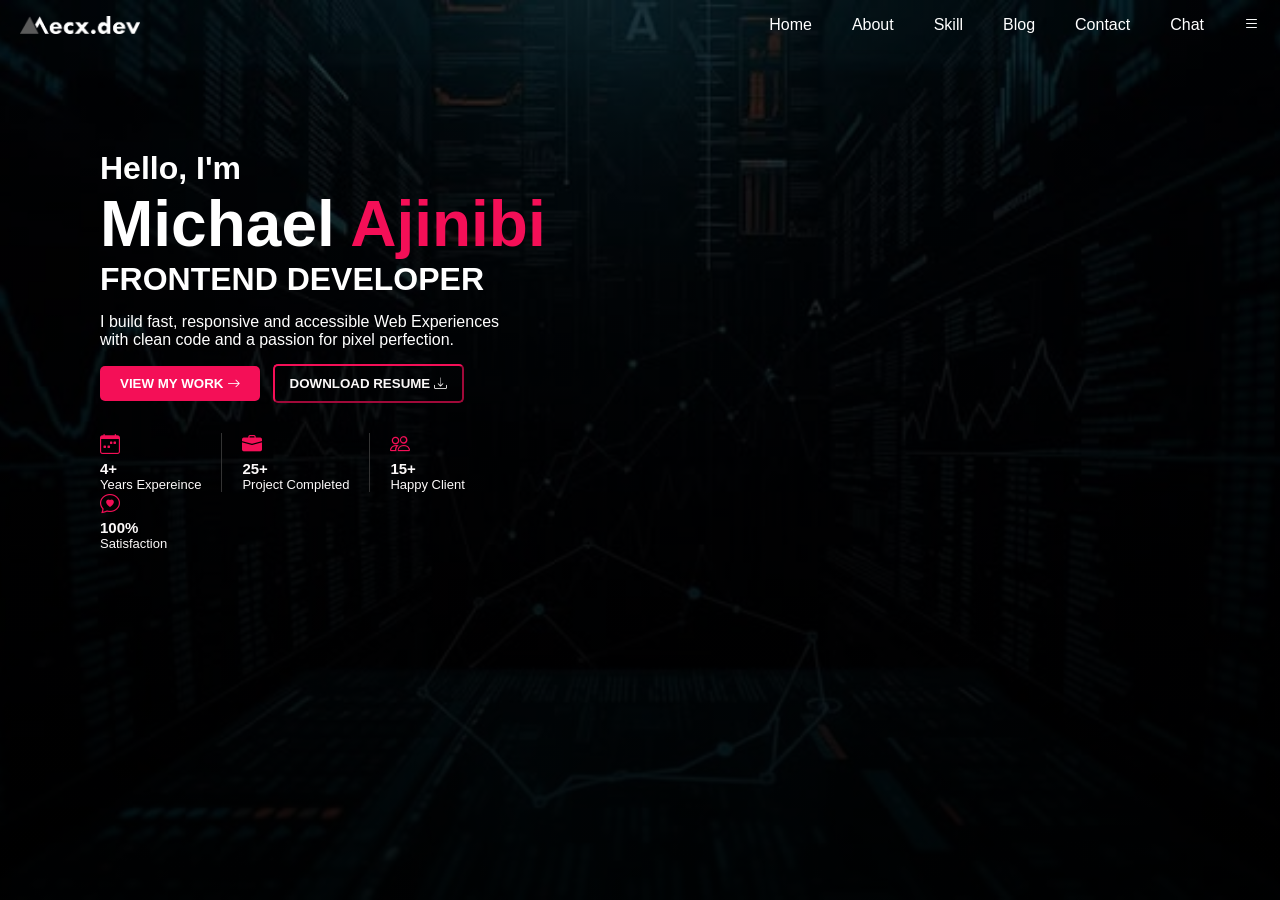
==== index.html @ 72816734 "initial entry" ====
<!DOCTYPE html>
<html lang="en">

<head>
    <meta charset="UTF-8">
    <meta name="viewport" content="width=device-width, initial-scale=1.0">
    <title>Mecx Portfolio</title>

    <!-- ////BOOTSTRAP ICON LINK///// -->
    <link rel="stylesheet" href="https://cdn.jsdelivr.net/npm/bootstrap-icons@1.13.1/font/bootstrap-icons.min.css">

    <!-- ////CSS LINK///// -->
    <link rel="stylesheet" href="style.css">
</head>

<body>

    <!-- /////NAVIGATION BAR SECTION/////// -->

    <nav>
        <ul class="sidebar">
            <li onclick=hidesidebar()><a href="#"><i class="bi bi-x-lg"></i></a></li>
            <li><a href="#"><i class="bi bi-house-door"></i><span>Home</span></a></li>
            <li><a href="#"><i class="bi bi-file-person-fill"></i> <span>About</span></a></li>
            <li><a href="#"><i class="bi bi-lightbulb-fill"></i> <span>Skill</span></a></li>
            <li><a href="#"><i class="bi bi-substack"></i> <span>Blog</span></a></li>
            <li><a href="#"><i class="bi bi-person-lines-fill"></i> <span>Contact</span></a></li>
            <li><a href="#"><i class="bi bi-send"></i> <span>Chat</span></a></li>
        </ul>
        <ul>
            <li><a href="#"><img src="images/MECX LOGO.png" width="120rem" alt="logo image"></a></li>
            <li class="hideOnMobile"><a href="#">Home</a></li>
            <li class="hideOnMobile"><a href="#">About</a></li>
            <li class="hideOnMobile"><a href="#">Skill</a></li>
            <li class="hideOnMobile"><a href="#">Blog</a></li>
            <li class="hideOnMobile"><a href="#">Contact</a></li>
            <li class="hideOnMobile"><a href="#">Chat</i></a></li>
            <li onclick=showsidebar()><a href="#"><i class="bi bi-list"></i></a></li>
        </ul>
    </nav>

    <!-- /////HERO SEEC -->

    <section class="hero">
        <div class="hero-card1">
            <h2 class="main-text1">Hello, I'm</h2>
            <h2 class="main-text2">Michael <span class="ajinibi">Ajinibi</span></h2>
            <h2 class="main-text1">FRONTEND DEVELOPER</h2>
            <p class="small-text">I build fast, responsive and accessible Web Experiences <br>
                with clean code and a passion for pixel perfection.</p>
            <button class="btn"><span>VIEW MY WORK</span> <i class="bi bi-arrow-right"></i></button>
            <button class="btn-outline"> DOWNLOAD RESUME <i class="bi bi-download"></i></button>

            <div class="stats">
                <div class="stat">
                    <i class="bi bi-calendar-week"></i>
                    <strong>4+</strong>
                    <small>Years Expereince</small>
                </div>
                <div class="stat">
                    <i class="bi bi-briefcase-fill"></i>
                    <strong>25+</strong>
                    <small>Project Completed</small>
                </div>
                <div class="stat">
                    <i class="bi bi-people"></i>
                    <strong>15+</strong>
                    <small>Happy Client</small>
                </div>
            </div>
            <div class="stat">
                <i class="bi bi-chat-heart"></i>
                <strong>100%</strong>
                <small>Satisfaction</small>
            </div>
        </div>

        </div </section>


        <script>
            function showsidebar() {
                const sidebar = document.querySelector('.sidebar')
                sidebar.style.display = 'flex'
            }
            function hidesidebar() {
                const sidebar = document.querySelector('.sidebar')
                sidebar.style.display = 'none'
            }
        </script>
</body>

</html>
---- style.css ----
* {
    margin: 0;
    padding: 0;
}

body {
    min-height: 100vh;
    font-family: 'Segoe UI', Tahoma, Geneva, Verdana, sans-serif;
    background: linear-gradient( rgba(0,0,0,0.6),
    rgba(0,0,0,0.9)), url(images/bg.jpg);
    background-position: center;
    background-repeat: no-repeat;
    background-size: cover;
}

/* ////VARIABLE////// */

:root {

    /* BACKGROUND */
    --bg-primary: #6F0000;
    --bg-primary2: #F40F57;
    --bg-hover: #580303;
    --bg-secondary: #010708;
    --bg-black1: #071817;
    --bg-card: #071817;
    --bg-tertiary: #83adab;
    --bg-tertiary-hover: #7b4504;

    /* TYPOGRAPHY */
    --Main-text: #fcf9f9;
    --paragraph-text: #BAB9B7;
}

nav {
    
    box-shadow: 3px 3px 5px rgba(0, 0, 0, 0.1);

}

nav ul {
    width: 100%;
    list-style: none;
    display: flex;
    justify-content: flex-end;
    align-items: center;
}

nav li {
    height: 50px;
}


nav a {
    height: 100%;
    padding: 0 20px;
    text-decoration: none;
    display: flex;
    align-items: center;
    color: white;
}

nav a:hover {
   
    color: var(--bg-tertiary);
}

nav li:first-child {
    margin-right: auto
}

.sidebar {
    position: fixed;
    top: 0;
    right: 0;
    height: 100vh;
    width: 250px;
    z-index: 999;
    background: #071817;
    box-shadow: -10px 0 10px rgba(0, 0, 0, 0.1);
    display: none;
    flex-direction: column;
    align-items: flex-start;
    justify-content: flex-start;
    border-radius: 0 20px;
    overflow: hidden;
    backdrop-filter: blur (9px);
}


.sidebar li {
    width: 100%;
}

.sidebar a {
    width: 100%;
}

.sidebar a span{
    margin-left: 10px;
}

.sidebar a:hover{
    background-color: var(--bg-primary2);
    color: white;
}

/* HERO SECTION */

.hero{
    margin-top: 100px;
    margin-left: 100px;
}

.main-text1{
    color: white;
    font-size: 2rem;
}


.ajinibi{
    color: var(--bg-primary2);
}

.main-text2{
    color: white;
    font-size: 4rem;
}

.btn{
    padding: 10px 20px;
    border: none;
    border-radius:5px;
    background-color: var(--bg-primary2);
    color: white;
    font-weight: 700;
}

.small-text{
    color: white;
    margin-top: 15px;
    margin-bottom: 15px;
}


.btn:hover{
   
    background-color: #c70b46;
  
}


.btn-outline{
    margin-left: 0.5rem;
    padding: 10px 15px;
    border-radius:5px;
    color: var(--Main-text);
    background: none;
    border-color: var(--bg-primary2);
    font-weight: 700;
}

.information{
    background-color: var(--paragraph-text);
    width: 80px;
    border-radius: 50px;
    padding: 15px 15px;
}


.stats{
    display: flex;
    gap: 20px;
    margin-top: 30px;
}

.stat{
    border-right: 1px solid #333;
    padding-right: 20px;
    display: flex;
    flex-direction: column;
}

.stat:last-child{
    border: none;

}

.stat i{
    color: var(--bg-primary2);
    font-size: 20px;
    margin-bottom: 4px;

}

.stat strong{
    font-size: 15px;
    color: var(--Main-text);
}

.stat small{
    color: var(--Main-text);
    font-size: 13px;
}

@media(max-width: 800px) {
    .hideOnMobile {
        display: none;
    }
}
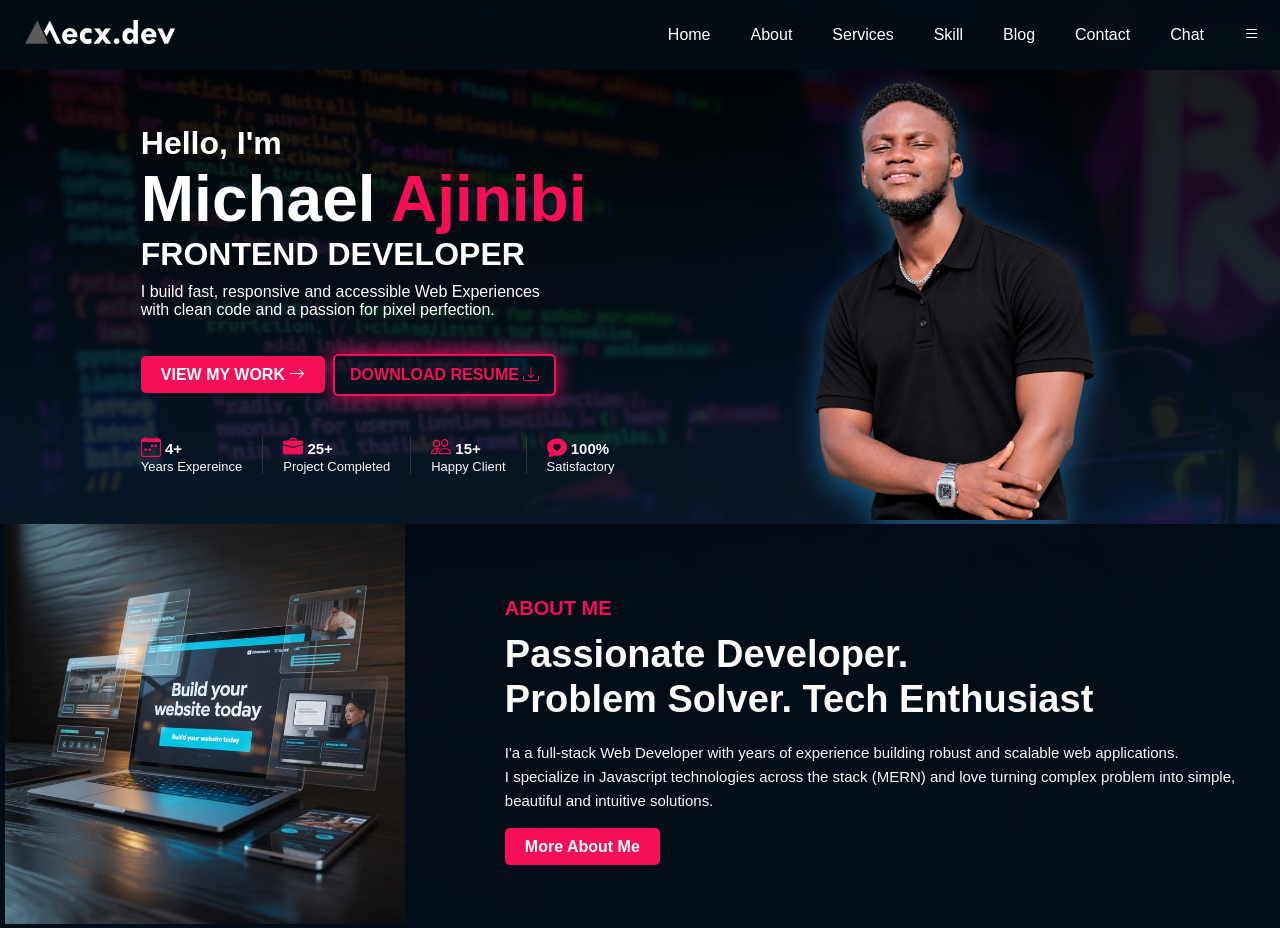
==== commit a6b674a6: "some changes being made" ====
--- a/index.html
+++ b/index.html
@@ -16,78 +16,110 @@
 <body>
 
     <!-- /////NAVIGATION BAR SECTION/////// -->
-
-    <nav>
-        <ul class="sidebar">
-            <li onclick=hidesidebar()><a href="#"><i class="bi bi-x-lg"></i></a></li>
-            <li><a href="#"><i class="bi bi-house-door"></i><span>Home</span></a></li>
-            <li><a href="#"><i class="bi bi-file-person-fill"></i> <span>About</span></a></li>
-            <li><a href="#"><i class="bi bi-lightbulb-fill"></i> <span>Skill</span></a></li>
-            <li><a href="#"><i class="bi bi-substack"></i> <span>Blog</span></a></li>
-            <li><a href="#"><i class="bi bi-person-lines-fill"></i> <span>Contact</span></a></li>
-            <li><a href="#"><i class="bi bi-send"></i> <span>Chat</span></a></li>
-        </ul>
-        <ul>
-            <li><a href="#"><img src="images/MECX LOGO.png" width="120rem" alt="logo image"></a></li>
-            <li class="hideOnMobile"><a href="#">Home</a></li>
-            <li class="hideOnMobile"><a href="#">About</a></li>
-            <li class="hideOnMobile"><a href="#">Skill</a></li>
-            <li class="hideOnMobile"><a href="#">Blog</a></li>
-            <li class="hideOnMobile"><a href="#">Contact</a></li>
-            <li class="hideOnMobile"><a href="#">Chat</i></a></li>
-            <li onclick=showsidebar()><a href="#"><i class="bi bi-list"></i></a></li>
-        </ul>
-    </nav>
+    <header>
+        <nav>
+            <ul class="sidebar">
+                <li onclick=hidesidebar()><a href="#"><i class="bi bi-x-lg"></i></a></li>
+                <li><a href="#"><i class="bi bi-house-door"></i><span>Home</span></a></li>
+                <li><a href="#"><i class="bi bi-file-person-fill"></i> <span>About</span></a></li>
+                <li><a href="#"><i class="bi bi-person-workspace"></i> <span>Sercvices</span></a></li>
+                <li><a href="#"><i class="bi bi-lightbulb-fill"></i> <span>Skill</span></a></li>
+                <li><a href="#"><i class="bi bi-substack"></i> <span>Blog</span></a></li>
+                <li><a href="#"><i class="bi bi-person-lines-fill"></i> <span>Contact</span></a></li>
+                <li><a href="#"><i class="bi bi-send"></i> <span>Chat</span></a></li>
+            </ul>
+            <ul>
+                <li><img class="logo-image" src="images/MECX LOGO.png" width="150rem" alt="logo image"></li>
+                <li class="hideOnMobile"><a href="#">Home</a></li>
+                <li class="hideOnMobile"><a href="#">About</a></li>
+                <li class="hideOnMobile"><a href="#">Services</a></li>
+                <li class="hideOnMobile"><a href="#">Skill</a></li>
+                <li class="hideOnMobile"><a href="#">Blog</a></li>
+                <li class="hideOnMobile"><a href="#">Contact</a></li>
+                <li class="hideOnMobile"><a href="#">Chat</i></a></li>
+                <li onclick=showsidebar()><a href="#"><i class="bi bi-list"></i></a></li>
+            </ul>
+        </nav>
+    </header>
 
     <!-- /////HERO SEEC -->
 
     <section class="hero">
         <div class="hero-card1">
-            <h2 class="main-text1">Hello, I'm</h2>
-            <h2 class="main-text2">Michael <span class="ajinibi">Ajinibi</span></h2>
-            <h2 class="main-text1">FRONTEND DEVELOPER</h2>
-            <p class="small-text">I build fast, responsive and accessible Web Experiences <br>
-                with clean code and a passion for pixel perfection.</p>
-            <button class="btn"><span>VIEW MY WORK</span> <i class="bi bi-arrow-right"></i></button>
-            <button class="btn-outline"> DOWNLOAD RESUME <i class="bi bi-download"></i></button>
-
-            <div class="stats">
-                <div class="stat">
-                    <i class="bi bi-calendar-week"></i>
-                    <strong>4+</strong>
-                    <small>Years Expereince</small>
-                </div>
-                <div class="stat">
-                    <i class="bi bi-briefcase-fill"></i>
-                    <strong>25+</strong>
-                    <small>Project Completed</small>
-                </div>
-                <div class="stat">
-                    <i class="bi bi-people"></i>
-                    <strong>15+</strong>
-                    <small>Happy Client</small>
-                </div>
-            </div>
-            <div class="stat">
-                <i class="bi bi-chat-heart"></i>
-                <strong>100%</strong>
-                <small>Satisfaction</small>
-            </div>
-        </div>
-
-        </div </section>
+            <h2>Hello, I'm</h2>
+            <h1 class="main-text2">Michael <span class="ajinibi">Ajinibi</span></h2>
+                <h2 class="main-text1">FRONTEND DEVELOPER</h2>
+                <p>I build fast, responsive and accessible Web Experiences <br>
+                    with clean code and a passion for pixel perfection.</p>
+                <a href="#" class="btn">VIEW MY WORK <i class="bi bi-arrow-right"></i></a>
+                <a href="#" class="btn-outline"><span>DOWNLOAD RESUME</span> <i class="bi bi-download"></i></a>
 
 
-        <script>
-            function showsidebar() {
-                const sidebar = document.querySelector('.sidebar')
-                sidebar.style.display = 'flex'
-            }
-            function hidesidebar() {
-                const sidebar = document.querySelector('.sidebar')
-                sidebar.style.display = 'none'
-            }
-        </script>
+                <div class="stats">
+                    <div class="stat">
+                        <strong><i class="bi bi-calendar-week"></i>
+                            4+</strong>
+                        <small>Years Expereince</small>
+                    </div>
+                    <div class="stat">
+                        <strong><i class="bi bi-briefcase-fill"></i>
+                            25+</strong>
+                        <small>Project Completed</small>
+                    </div>
+                    <div class="stat">
+                        <strong><i class="bi bi-people"></i>
+                            15+</strong>
+                        <small>Happy Client</small>
+                    </div>
+                    <div class="stat">
+                        <strong><i class="bi bi-chat-heart-fill"></i>
+                            100%</strong>
+                        <small>Satisfactory</small>
+                    </div>
+                </div>
+
+        </div>
+        <div class="hero-image">
+            <img src="images/Main Image'.png" width="350px" alt="developer">
+        </div>
+    </section>
+
+
+    <!-- //////ABOUT SECTION//////// -->
+
+    <section class="about" id="about">
+        <div class="about-image">
+            <img src="images/about image.jpg" width="400px" alt="">
+        </div>
+        <div class="about-content">
+            <span class="about-title">ABOUT ME</span>
+
+            <h2>Passionate Developer. <br>
+                Problem Solver. Tech Enthusiast
+            </h2>
+
+            <p>I'a a full-stack Web Developer with years of experience building robust
+                and scalable web applications. <br>
+                I specialize in Javascript technologies across the stack
+                (MERN) and love turning complex problem into simple, <br>
+                beautiful and intuitive solutions.
+            </p>
+            <a href="#" class="btn">More About Me</a>
+        </div>
+    </section>
+
+
+
+    <script>
+        function showsidebar() {
+            const sidebar = document.querySelector('.sidebar')
+            sidebar.style.display = 'flex'
+        }
+        function hidesidebar() {
+            const sidebar = document.querySelector('.sidebar')
+            sidebar.style.display = 'none'
+        }
+    </script>
 </body>
 
 </html>
--- a/style.css
+++ b/style.css
@@ -6,11 +6,17 @@
 body {
     min-height: 100vh;
     font-family: 'Segoe UI', Tahoma, Geneva, Verdana, sans-serif;
-    background: linear-gradient( rgba(0,0,0,0.6),
-    rgba(0,0,0,0.9)), url(images/bg.jpg);
+    background: linear-gradient(rgba(0, 0, 0, 0.9),
+            rgba(12, 45, 73, 0.9)), url(images/bg2.jfif);
     background-position: center;
     background-repeat: no-repeat;
     background-size: cover;
+}
+
+header {
+    position: sticky;
+    top: 0;
+    z-index: 999;
 }
 
 /* ////VARIABLE////// */
@@ -33,9 +39,10 @@
 }
 
 nav {
-    
-    box-shadow: 3px 3px 5px rgba(0, 0, 0, 0.1);
-
+    padding: 10px 0;
+    backdrop-filter: blur (10px);
+    background: rgba(2, 13, 20, 0.904);
+   
 }
 
 nav ul {
@@ -58,15 +65,38 @@
     display: flex;
     align-items: center;
     color: white;
-}
+    position: relative;
+}
+
+nav a::after {
+    left: 0;
+    content: "";
+    position: absolute;
+    bottom: 1px;
+    width: 0;
+    height: 1.5px;
+    background-color: var(--bg-tertiary);
+    transition: width 0.4s ease;
+
+}
+
+nav a:hover::after {
+    width: 90%;
+}
+
 
 nav a:hover {
-   
+
     color: var(--bg-tertiary);
 }
 
 nav li:first-child {
     margin-right: auto
+}
+
+
+.logo-image {
+    margin: 10px 25px;
 }
 
 .sidebar {
@@ -96,71 +126,82 @@
     width: 100%;
 }
 
-.sidebar a span{
+.sidebar a span {
     margin-left: 10px;
 }
 
-.sidebar a:hover{
+.sidebar a:hover {
     background-color: var(--bg-primary2);
     color: white;
 }
 
-/* HERO SECTION */
-
-.hero{
-    margin-top: 100px;
-    margin-left: 100px;
-}
-
-.main-text1{
+
+
+/* ////////////////////HERO SECTION///////////////////////// */
+
+.hero {
+    padding: 5px 11% 0;
+    display: flex;
+    justify-content: space-between;
+    align-items: center;
+    overflow: hidden;
+}
+
+
+.hero-card1 h2 {
     color: white;
     font-size: 2rem;
 }
 
 
-.ajinibi{
+.ajinibi {
     color: var(--bg-primary2);
 }
 
-.main-text2{
+.hero-card1 h1 {
     color: white;
     font-size: 4rem;
 }
 
-.btn{
+.btn {
     padding: 10px 20px;
     border: none;
-    border-radius:5px;
+    border-radius: 5px;
     background-color: var(--bg-primary2);
     color: white;
     font-weight: 700;
-}
-
-.small-text{
-    color: white;
-    margin-top: 15px;
-    margin-bottom: 15px;
-}
-
-
-.btn:hover{
-   
+    text-decoration: none;
+}
+
+.hero-card1 p {
+    color: white;
+    margin-top: 10px;
+    margin-bottom: 35px;
+}
+
+
+.btn:hover {
+
     background-color: #c70b46;
-  
-}
-
-
-.btn-outline{
-    margin-left: 0.5rem;
+
+}
+
+
+.btn-outline {
+    margin-left: 0.2rem;
     padding: 10px 15px;
-    border-radius:5px;
-    color: var(--Main-text);
-    background: none;
-    border-color: var(--bg-primary2);
+    border-radius: 5px;
+    color: var(--bg-primary2);
+    background: transparent;
+    display: inline-block;
+    border: 2px solid var(--bg-primary2);
     font-weight: 700;
-}
-
-.information{
+    text-decoration: none;
+    box-shadow: 0 0 20px #F40F57;
+
+}
+
+.information {
     background-color: var(--paragraph-text);
     width: 80px;
     border-radius: 50px;
@@ -168,43 +209,200 @@
 }
 
 
-.stats{
+.stats {
     display: flex;
     gap: 20px;
-    margin-top: 30px;
-}
-
-.stat{
+    margin-top: 40px;
+}
+
+.stat {
     border-right: 1px solid #333;
     padding-right: 20px;
     display: flex;
     flex-direction: column;
 }
 
-.stat:last-child{
+.stat:last-child {
     border: none;
 
 }
 
-.stat i{
+.stat i {
     color: var(--bg-primary2);
     font-size: 20px;
     margin-bottom: 4px;
 
 }
 
-.stat strong{
+.stat strong {
     font-size: 15px;
     color: var(--Main-text);
 }
 
-.stat small{
+.stat small {
     color: var(--Main-text);
     font-size: 13px;
 }
+
+.hero-image {
+
+    align-self: flex-end;
+}
+
+.hero-image img{
+    width: 335px;
+    filter: drop-shadow(0 10px 15px rgba(47, 157, 221, 0.5));
+}
+
+/* ///////////ABOUT SECTION///////////// */
+
+.about {
+    display: flex;
+    align-items: center;
+    justify-content: center;
+    background-color: rgba(3, 12, 20, 0.9);
+}
+
+.about-image {
+    flex: 1;
+    max-width: 500px;
+}
+
+.about-content {
+    margin-right: 40px;
+}
+
+.about-title {
+    display: block;
+    font-size: 20px;
+    margin-bottom: 12px;
+    color: var(--bg-primary2);
+    font-weight: bolder;
+}
+
+.about-content h2 {
+    font-size: 38px;
+    color: var(--Main-text);
+    line-height: 1.2;
+    margin: 0 0 18px;
+}
+
+.about-content p {
+    color: var(--Main-text);
+    font-size: 15px;
+    line-height: 1.6;
+    margin-bottom: 25px;
+}
+
+
 
 @media(max-width: 800px) {
     .hideOnMobile {
         display: none;
     }
-}+
+
+
+    /* HERP SECTION */
+
+    .hero {
+        
+        min-height: auto;
+        padding: 100px 5% 50px;
+        display: flex;
+        flex-direction: column;
+        text-align: center;
+        height: 900px;
+
+    }
+
+    .hero-content {
+        width: 100%;
+        max-width: 100%;
+    }
+
+    .hero-card1 h1 {
+        font-size: 50px;
+        line-height: 1.1;
+    }
+
+    .hero-card1 h2 {
+        font-size: 20px;
+        line-height: 1.8;
+    }
+
+    .hero-card1 p {
+        font-size: 13px;
+        line-height: 1.7;
+    }
+
+    /* BUTTON */
+
+    .btn {
+        display: flex;
+        justify-content: center;
+        flex-wrap: wrap;
+        gap: 12px;
+    }
+
+    .btn-outline {
+        display: flex;
+        justify-content: center;
+        flex-wrap: wrap;
+        margin-top: 12px;
+        gap: 12px;
+    }
+
+    /* STATISTICS */
+
+    .stats {
+        display: grid;
+        grid-template-columns: repeat(2, 1fr);
+        gap: 20px;
+        width: 100%;
+        margin-top: 30px;
+    }
+
+    /* IMAGE */
+    .hero-image {
+        height: auto;
+        overflow: visible;
+        margin-top: 30px;
+    }
+
+    .hero-image img {
+        width: 100%;
+        max-width: 400px;
+        height: 100%;
+        display: block;
+        object-fit: contain;
+        object-position: center;
+        margin-left: 20px;
+    }
+
+    /* ABOUT */
+    .about {
+
+        flex-direction: column;
+        gap: 40px;
+        padding: 70px 5%;
+    }
+
+    .about-image{
+         max-width: 100%;
+        width: 100%;
+    }
+    .about-content {
+        max-width: 100%;
+        width: 100%;
+        margin-left: 40px;
+    }
+
+    .about-content h2 {
+        font-size: 30px;
+    }
+
+    .about-content p {
+        font-size: 16px;
+    }
+}
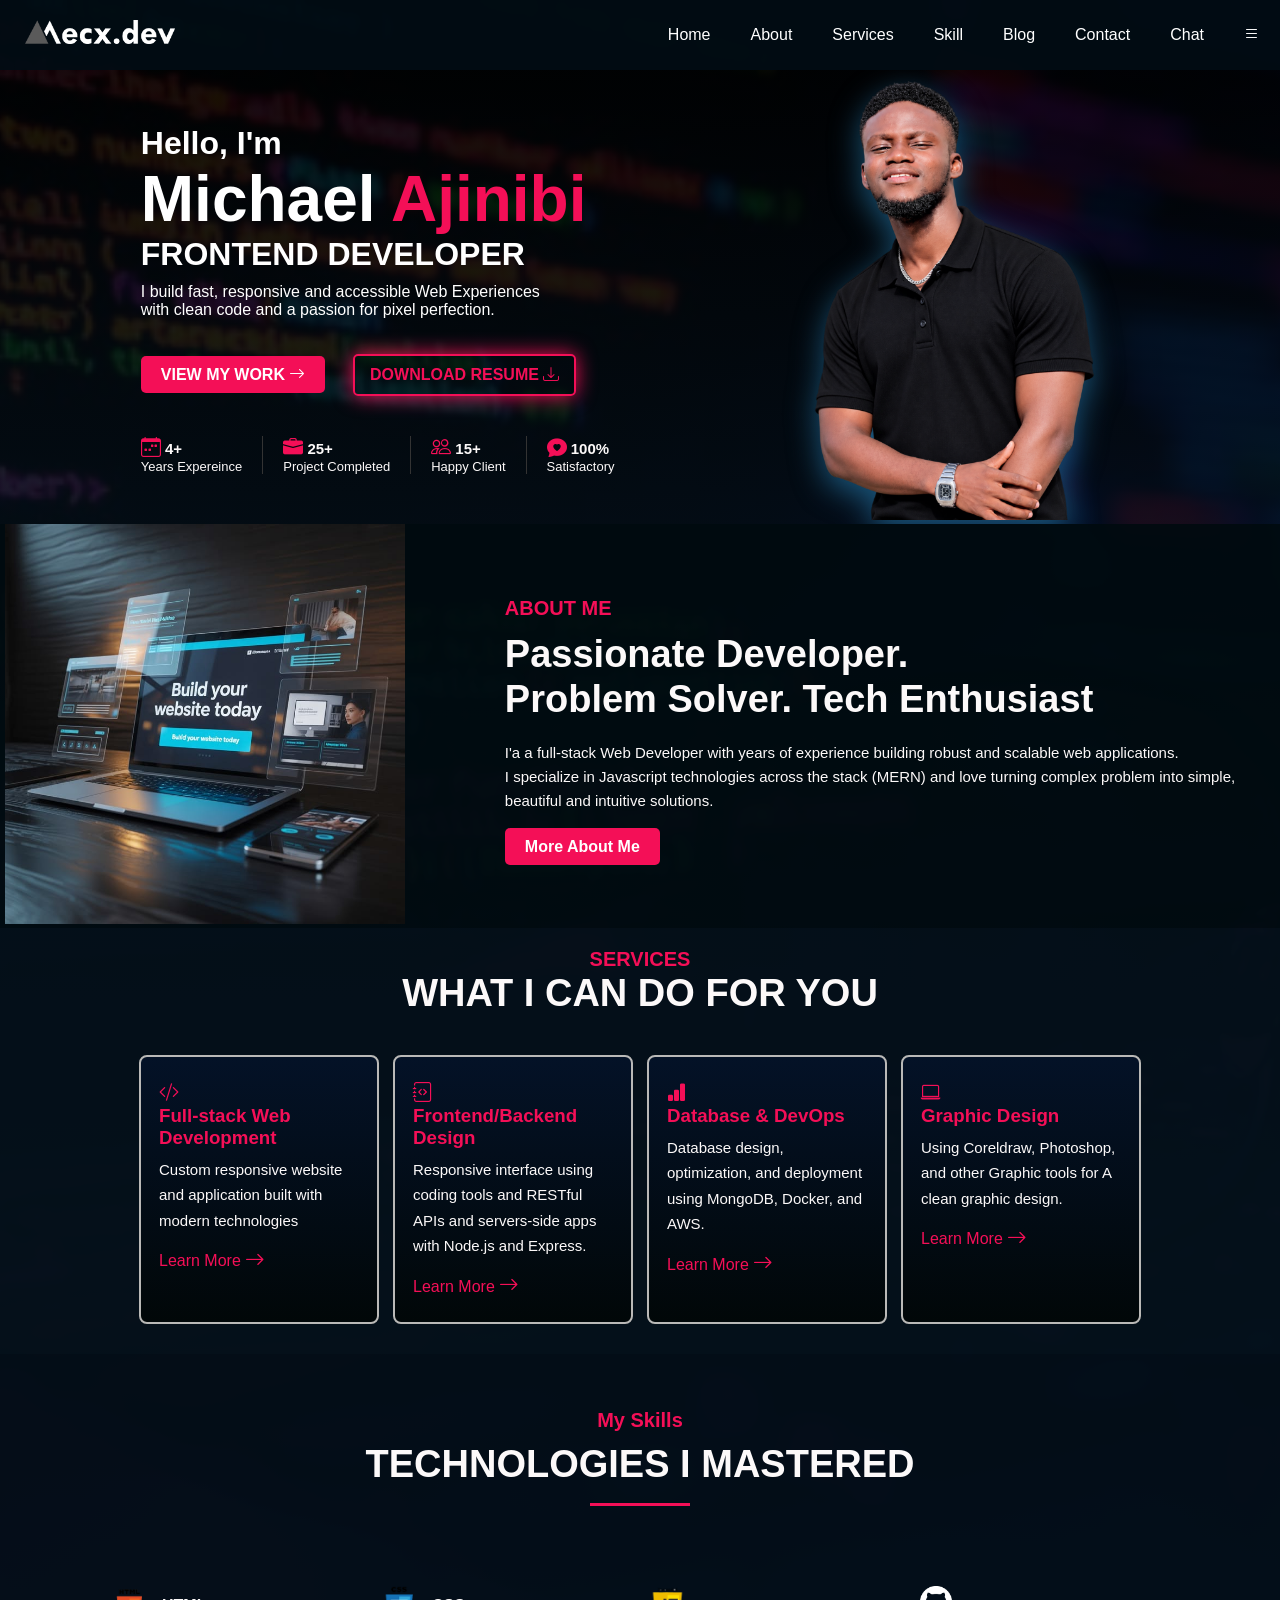
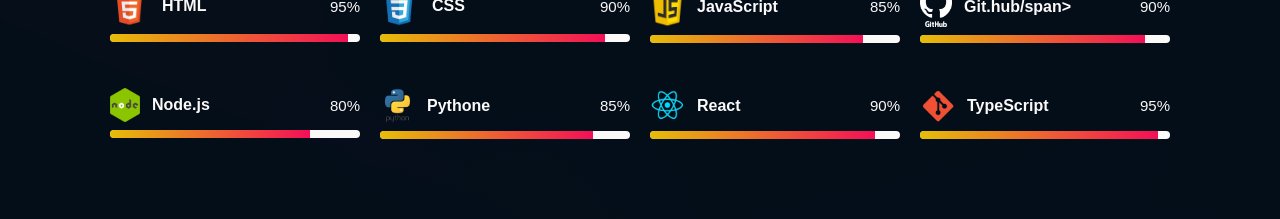
==== commit 67d43e24: "some changes being made" ====
--- a/index.html
+++ b/index.html
@@ -110,6 +110,162 @@
 
 
 
+    <!-- /////////SERVICES SECTION///////////////// -->
+
+    <section class="service" id="services">
+        <div class="service-heading">
+            <p class="small-title">SERVICES</p>
+            <h2>What i can do for you</h2>
+        </div>
+
+        <div class="service-container">
+            <div class="services-card">
+                <i class="bi bi-code-slash"></i>
+                <h3>Full-stack Web Development</h3>
+                <p>Custom responsive website and application built with modern technologies</p>
+
+                <a href="#">Learn More <i class="bi bi-arrow-right"></i></a>
+            </div>
+            <div class="services-card">
+                <i class="bi bi-journal-code"></i>
+                <h3>Frontend/Backend Design</h3>
+                <p>Responsive interface using coding tools and RESTful APIs and servers-side
+                    apps with Node.js and Express.
+                </p>
+
+                <a href="#">Learn More <i class="bi bi-arrow-right"></i></a>
+            </div>
+            <div class="services-card">
+                <i class="bi bi-bar-chart-fill"></i>
+                <h3>Database & DevOps</h3>
+                <p>Database design, optimization, and deployment using MongoDB, Docker, and AWS.</p>
+
+                <a href="#">Learn More <i class="bi bi-arrow-right"></i></a>
+            </div>
+            <div class="services-card">
+                <i class="bi bi-laptop"></i>
+                <h3>Graphic Design</h3>
+                <p>Using Coreldraw, Photoshop, and other Graphic tools for A clean graphic design.</p>
+
+                <a href="#">Learn More <i class="bi bi-arrow-right"></i></a>
+            </div>
+        </div>
+    </section>
+
+    <!-- ////////SKILL SECTION/////////// -->
+
+    <section class="skills" id="skills">
+
+        <div class="skill-heading">
+            <p>My Skills</p>
+            <h2>Technologies I Mastered</h2>
+        </div>
+
+        <div class="skill-container">
+            <div class="skill-column">
+
+                <div class="skill">
+                    <div class="skill-top">
+                        <div class="skill-name">
+                            <img class="skill-icon" src="images/HTML.png" width="40px" alt="HTML">
+                            <span>HTML</span>
+                        </div>
+                        <span class="percentage">95%</span>
+                    </div>
+                    <div class="progress-bar">
+                        <div class="progress" style="width: 95%;"></div>
+                    </div>
+                </div>
+                <div class="skill">
+                    <div class="skill-top">
+                        <div class="skill-name">
+                            <img class="skill-icon" src="images/CSS.png" width="40px" alt="CSS">
+                            <span>CSS</span>
+                        </div>
+                        <span class="percentage">90%</span>
+                    </div>
+                    <div class="progress-bar">
+                        <div class="progress" style="width: 90%;"></div>
+                    </div>
+                </div>
+                <div class="skill">
+                    <div class="skill-top">
+                        <div class="skill-name">
+                            <img class="skill-icon" src="images/javascript.png" width="35px" alt="javascript">
+                            <span>JavaScript</span>
+                        </div>
+                        <span class="percentage">85%</span>
+                    </div>
+                    <div class="progress-bar">
+                        <div class="progress" style="width: 85%;"></div>
+                    </div>
+                </div>
+                <div class="skill">
+                    <div class="skill-top">
+                        <div class="skill-name">
+                            <img class="skill-icon" src="images/git.hub.png" width="32px" alt="git.hub">
+                            <span>Git.hub/span>
+                        </div>
+                        <span class="percentage">90%</span>
+                    </div>
+                    <div class="progress-bar">
+                        <div class="progress" style="width: 90%;"></div>
+                    </div>
+                </div>
+                <div class="skill">
+                    <div class="skill-top">
+                        <div class="skill-name">
+                            <img class="skill-icon" src="images/node.js.png" width="30px" alt="node.js">
+                            <span>Node.js</span>
+                        </div>
+                        <span class="percentage">80%</span>
+                    </div>
+                    <div class="progress-bar">
+                        <div class="progress" style="width: 80%;"></div>
+                    </div>
+                </div>
+                <div class="skill">
+                    <div class="skill-top">
+                        <div class="skill-name">
+                            <img class="skill-icon" src="images/python.png" width="35px" alt="python">
+                            <span>Pythone</span>
+                        </div>
+                        <span class="percentage">85%</span>
+                    </div>
+                    <div class="progress-bar">
+                        <div class="progress" style="width: 85%;"></div>
+                    </div>
+                </div>
+                <div class="skill">
+                    <div class="skill-top">
+                        <div class="skill-name">
+                            <img class="skill-icon" src="images/REACT.png" width="35px" alt="React">
+                            <span>React</span>
+                        </div>
+                        <span class="percentage">90%</span>
+                    </div>
+                    <div class="progress-bar">
+                        <div class="progress" style="width: 90%;"></div>
+                    </div>
+                </div>
+                <div class="skill">
+                    <div class="skill-top">
+                        <div class="skill-name">
+                            <img class="skill-icon" src="images/Typescript.png" width="35px" alt="typescript">
+                            <span>TypeScript</span>
+                        </div>
+                        <span class="percentage">95%</span>
+                    </div>
+                    <div class="progress-bar">
+                        <div class="progress" style="width: 95%;"></div>
+                    </div>
+                </div>
+            </div>
+        </div>
+    </section>
+
+
+
     <script>
         function showsidebar() {
             const sidebar = document.querySelector('.sidebar')
--- a/style.css
+++ b/style.css
@@ -29,7 +29,7 @@
     --bg-hover: #580303;
     --bg-secondary: #010708;
     --bg-black1: #071817;
-    --bg-card: #071817;
+    --bg-card: #010214;
     --bg-tertiary: #83adab;
     --bg-tertiary-hover: #7b4504;
 
@@ -42,7 +42,7 @@
     padding: 10px 0;
     backdrop-filter: blur (10px);
     background: rgba(2, 13, 20, 0.904);
-   
+
 }
 
 nav ul {
@@ -171,6 +171,8 @@
     color: white;
     font-weight: 700;
     text-decoration: none;
+    transition: .5s;
+    margin-right: 20px;
 }
 
 .hero-card1 p {
@@ -182,8 +184,8 @@
 
 .btn:hover {
 
-    background-color: #c70b46;
-
+    background-color: #ac093d;
+    transform: translateY(-20px);
 }
 
 
@@ -249,7 +251,7 @@
     align-self: flex-end;
 }
 
-.hero-image img{
+.hero-image img {
     width: 335px;
     filter: drop-shadow(0 10px 15px rgba(47, 157, 221, 0.5));
 }
@@ -260,7 +262,7 @@
     display: flex;
     align-items: center;
     justify-content: center;
-    background-color: rgba(3, 12, 20, 0.9);
+    background-color: rgba(0, 11, 15, 0.9);
 }
 
 .about-image {
@@ -294,7 +296,168 @@
     margin-bottom: 25px;
 }
 
-
+/* //////SERVICES SECTION/////////// */
+
+.service {
+    background-color: rgba(4, 15, 24, 0.9);
+}
+
+.service-heading p {
+    color: var(--bg-primary2);
+    font-size: 20px;
+    font-weight: bolder;
+    padding-top: 20px;
+    text-align: center;
+}
+
+.service-heading h2 {
+    font-size: 38px;
+    color: var(--Main-text);
+    line-height: 1.2;
+    margin: 0 0 18px;
+    text-transform: uppercase;
+    text-align: center;
+}
+
+.service-container {
+    display: grid;
+    grid-template-columns: repeat(4, 240px);
+    gap: 14px;
+    justify-content: center;
+
+}
+
+.services-card {
+    background: linear-gradient(#041227, #010708);
+    border: 2px solid var(--paragraph-text);
+    border-radius: 8px;
+    padding: 25px 18px;
+    transition: .3s;
+    margin-top: 20px;
+    margin-bottom: 30px;
+}
+
+.services-card:hover {
+    border-color: var(--bg-tertiary);
+    transform: translateY(-5px);
+}
+
+.services-card h3 {
+    color: var(--bg-primary2);
+    margin-bottom: 8px;
+}
+
+.services-card i {
+    color: var(--bg-primary2);
+    font-size: 20px;
+
+}
+
+.services-card p {
+    color: var(--Main-text);
+    font-size: 15px;
+    line-height: 1.7;
+    margin-bottom: 15px
+}
+
+.services-card a {
+    text-decoration: none;
+    color: var(--bg-primary2);
+}
+
+.services-card a:hover {
+    color: #c70b46;
+}
+
+.skills {
+    padding: 55px 7px;
+    background-color: rgba(3, 12, 20, 0.9);
+}
+
+.skill-heading p {
+    color: var(--bg-primary2);
+    font-weight: bolder;
+    font-size: 20px;
+    text-align: center;
+}
+
+.skill-heading h2 {
+    font-size: 38px;
+    color: var(--Main-text);
+    line-height: 1.7;
+    margin: 0 0 18px;
+    text-transform: uppercase;
+    text-align: center;
+}
+
+.skill-heading h2::after {
+    content: "";
+    display: block;
+    width: 100px;
+    height: 3px;
+    background: var(--bg-primary2);
+    margin: 7px auto;
+}
+
+/* ///SKILL GRID///// */
+
+.skill-column {
+    display: grid;
+    grid-template-columns: repeat(4, 250px);
+    gap: 20px;
+    justify-content: center;
+}
+
+.skill {
+    width: 100%;
+    max-width: 500px;
+    margin-bottom: 25px;
+   
+}
+
+.skill-container{
+    margin-top: 80px;
+}
+
+.skill-top {
+    display: flex;
+    justify-content: space-between;
+    align-items: center;
+    margin-bottom: 8px;
+}
+
+.skill-name span {
+    color: var(--Main-text);
+}
+
+
+.skill-name {
+    display: flex;
+    align-items: center;
+    gap: 12px;
+    font-size: 16px;
+    font-weight: bold;
+}
+
+.percentage {
+    font-size: 15px;
+    color: var(--Main-text);
+}
+
+.progress-bar {
+    width: 100%;
+    height: 8px;
+    background: var(--Main-text);
+    border-radius: 20px;
+    overflow: hidden;
+}
+
+.progress {
+    height: 100%;
+    background: linear-gradient(90deg,
+           #e6bd08, #F40F57
+            );
+}
 
 @media(max-width: 800px) {
     .hideOnMobile {
@@ -306,7 +469,7 @@
     /* HERP SECTION */
 
     .hero {
-        
+
         min-height: auto;
         padding: 100px 5% 50px;
         display: flex;
@@ -388,10 +551,11 @@
         padding: 70px 5%;
     }
 
-    .about-image{
-         max-width: 100%;
+    .about-image {
+        max-width: 100%;
         width: 100%;
     }
+
     .about-content {
         max-width: 100%;
         width: 100%;
@@ -405,4 +569,19 @@
     .about-content p {
         font-size: 16px;
     }
-}
+
+    .service-container {
+        display: grid;
+        grid-template-columns: repeat(1, 300px);
+        gap: -20px;
+    }
+
+    /* /////////SERVICES////////////// */
+
+    .skill-column{
+        display: grid;
+        grid-template-columns: repeat(1, 300px);
+        margin: 30px;
+    }
+
+}
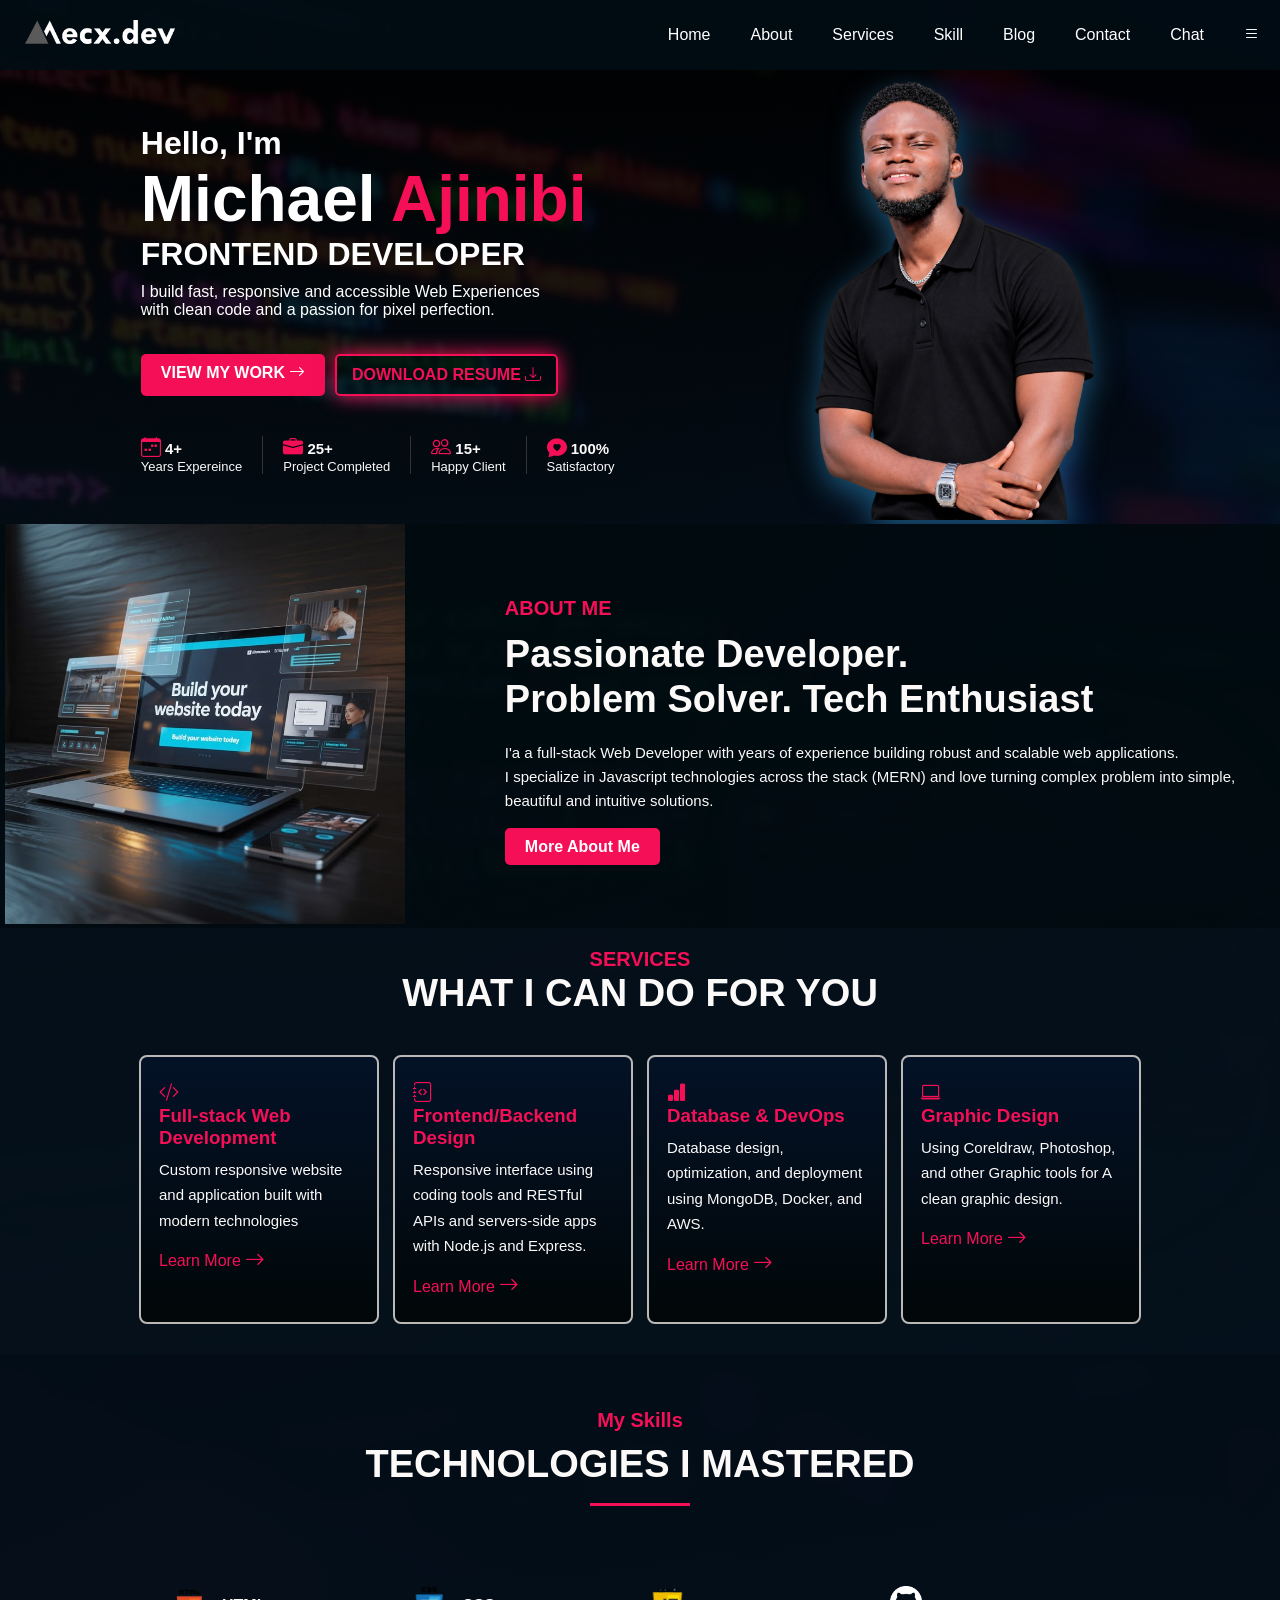
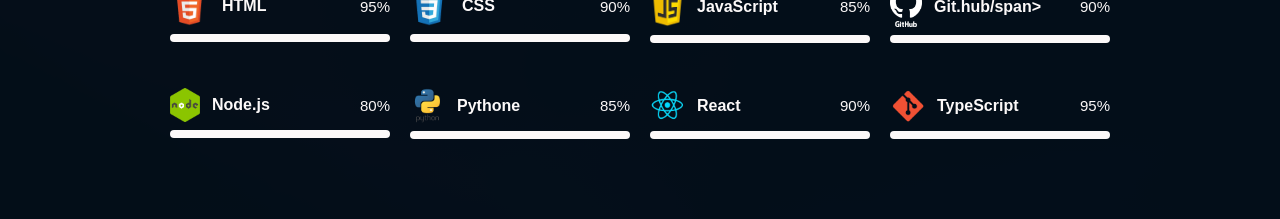
==== commit 20269144: "button fix in good position" ====
--- a/index.html
+++ b/index.html
@@ -51,8 +51,10 @@
                 <h2 class="main-text1">FRONTEND DEVELOPER</h2>
                 <p>I build fast, responsive and accessible Web Experiences <br>
                     with clean code and a passion for pixel perfection.</p>
-                <a href="#" class="btn">VIEW MY WORK <i class="bi bi-arrow-right"></i></a>
-                <a href="#" class="btn-outline"><span>DOWNLOAD RESUME</span> <i class="bi bi-download"></i></a>
+                <div class="click">
+                    <a href="#" class="btn">VIEW MY WORK <i class="bi bi-arrow-right"></i></a>
+                    <a href="#" class="btn-outline"><span>DOWNLOAD RESUME</span> <i class="bi bi-download"></i></a>
+                </div>
 
 
                 <div class="stats">
@@ -152,9 +154,15 @@
         </div>
     </section>
 
-    <!-- ////////SKILL SECTION/////////// -->
+
+
+
+    <!-- //////////////////////SKILL SECTION//////////////////////// -->
+
+
 
     <section class="skills" id="skills">
+
 
         <div class="skill-heading">
             <p>My Skills</p>
--- a/style.css
+++ b/style.css
@@ -139,15 +139,32 @@
 
 /* ////////////////////HERO SECTION///////////////////////// */
 
+@keyframes fadein {
+
+    from {
+        opacity: 0;
+        transform: translatey(-500);
+    }
+
+    to {
+        opacity: 1;
+        transform: translatey(-0);
+    }
+
+}
+
 .hero {
     padding: 5px 11% 0;
     display: flex;
     justify-content: space-between;
     align-items: center;
     overflow: hidden;
-}
-
-
+   
+}
+
+.hero-card1{
+     animation: fadein 2s ease;
+}
 .hero-card1 h2 {
     color: white;
     font-size: 2rem;
@@ -171,8 +188,8 @@
     color: white;
     font-weight: 700;
     text-decoration: none;
-    transition: .5s;
-    margin-right: 20px;
+
+
 }
 
 .hero-card1 p {
@@ -185,12 +202,12 @@
 .btn:hover {
 
     background-color: #ac093d;
-    transform: translateY(-20px);
+
 }
 
 
 .btn-outline {
-    margin-left: 0.2rem;
+    
     padding: 10px 15px;
     border-radius: 5px;
     color: var(--bg-primary2);
@@ -201,6 +218,11 @@
     text-decoration: none;
     box-shadow: 0 0 20px #F40F57;
 
+}
+
+.click{
+   display: flex;
+   gap: 0.6rem;
 }
 
 .information {
@@ -339,7 +361,7 @@
 
 .services-card:hover {
     border-color: var(--bg-tertiary);
-    transform: translateY(-5px);
+    transform: translateY(-10px);
 }
 
 .services-card h3 {
@@ -403,7 +425,7 @@
 
 .skill-column {
     display: grid;
-    grid-template-columns: repeat(4, 250px);
+    grid-template-columns: repeat(4, 220px);
     gap: 20px;
     justify-content: center;
 }
@@ -412,10 +434,10 @@
     width: 100%;
     max-width: 500px;
     margin-bottom: 25px;
-   
-}
-
-.skill-container{
+
+}
+
+.skill-container {
     margin-top: 80px;
 }
 
@@ -450,18 +472,24 @@
     background: var(--Main-text);
     border-radius: 20px;
     overflow: hidden;
+
 }
 
 .progress {
     height: 100%;
     background: linear-gradient(90deg,
-           #e6bd08, #F40F57
-            );
+       #0867a7     );
 }
 
 @media(max-width: 800px) {
     .hideOnMobile {
         display: none;
+    }
+
+    .click{
+        display: flex;
+        flex-direction: column;
+      
     }
 
 
@@ -578,7 +606,7 @@
 
     /* /////////SERVICES////////////// */
 
-    .skill-column{
+    .skill-column {
         display: grid;
         grid-template-columns: repeat(1, 300px);
         margin: 30px;
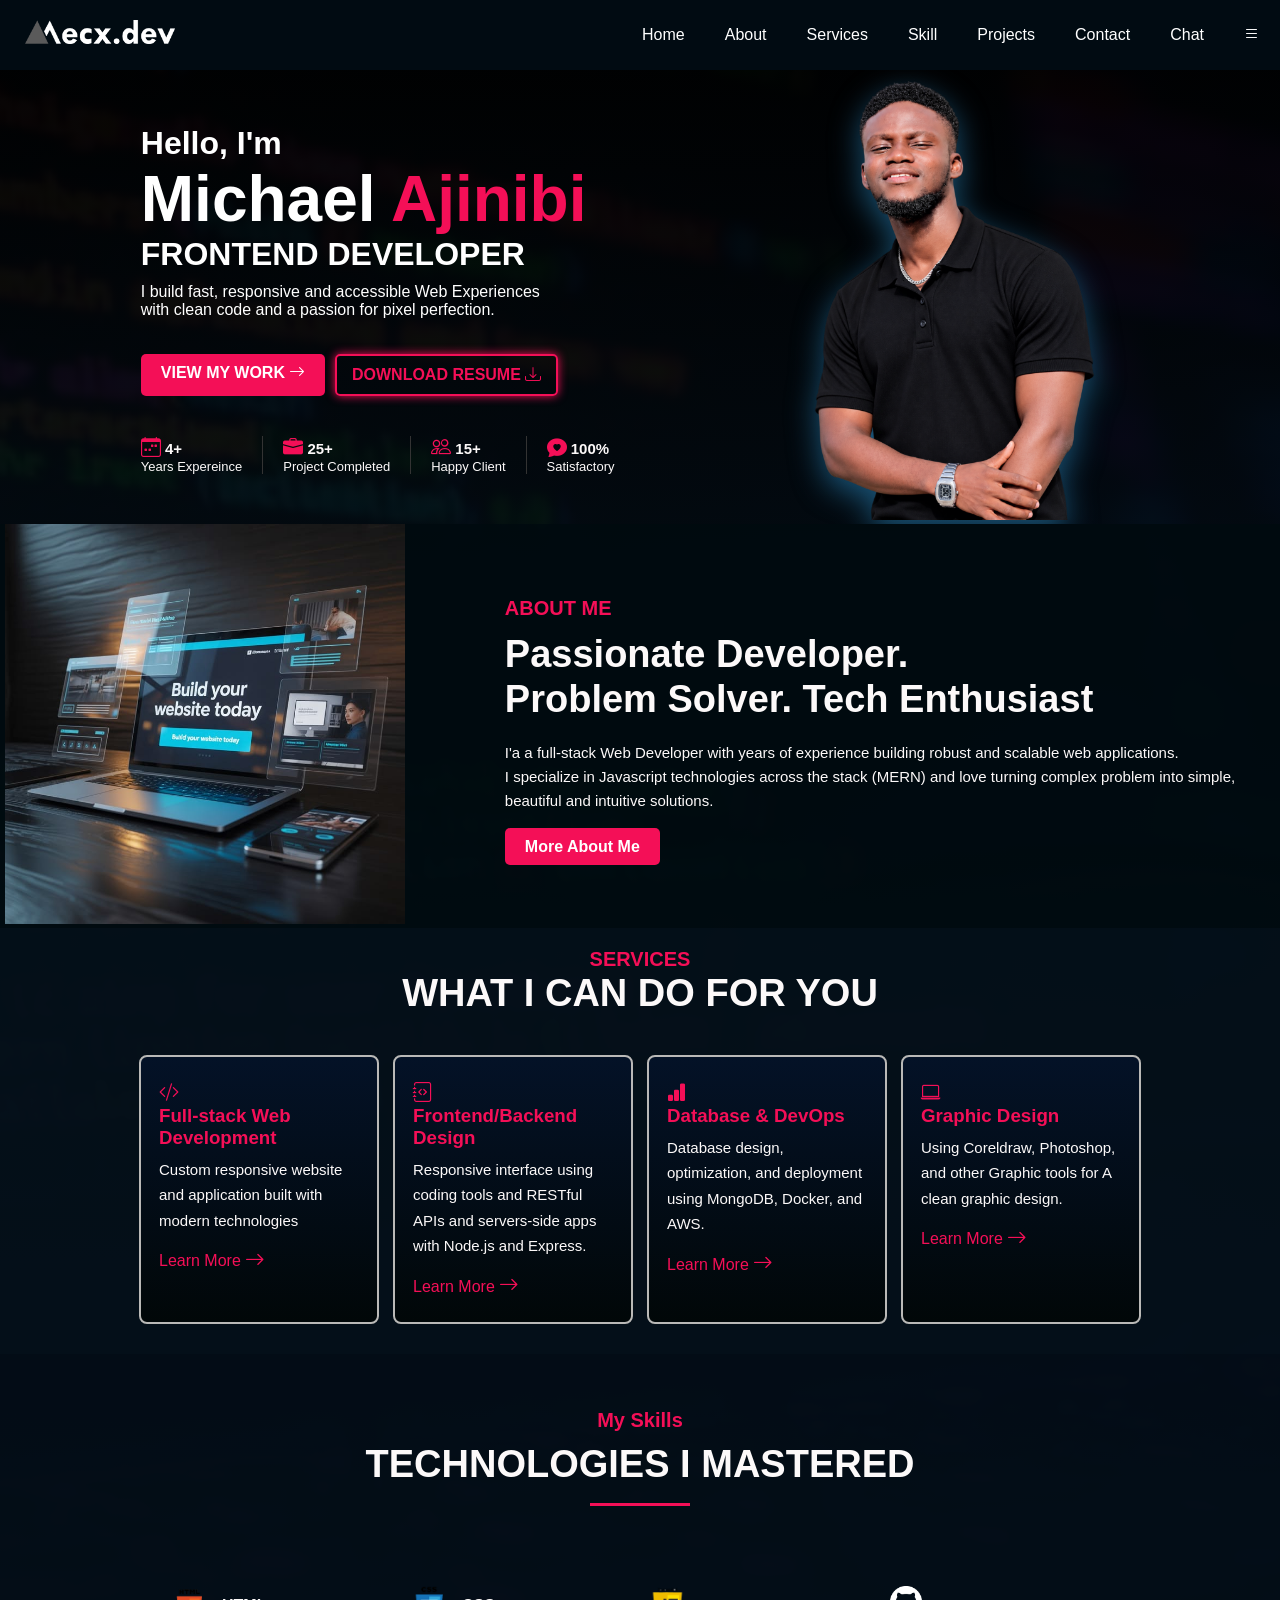
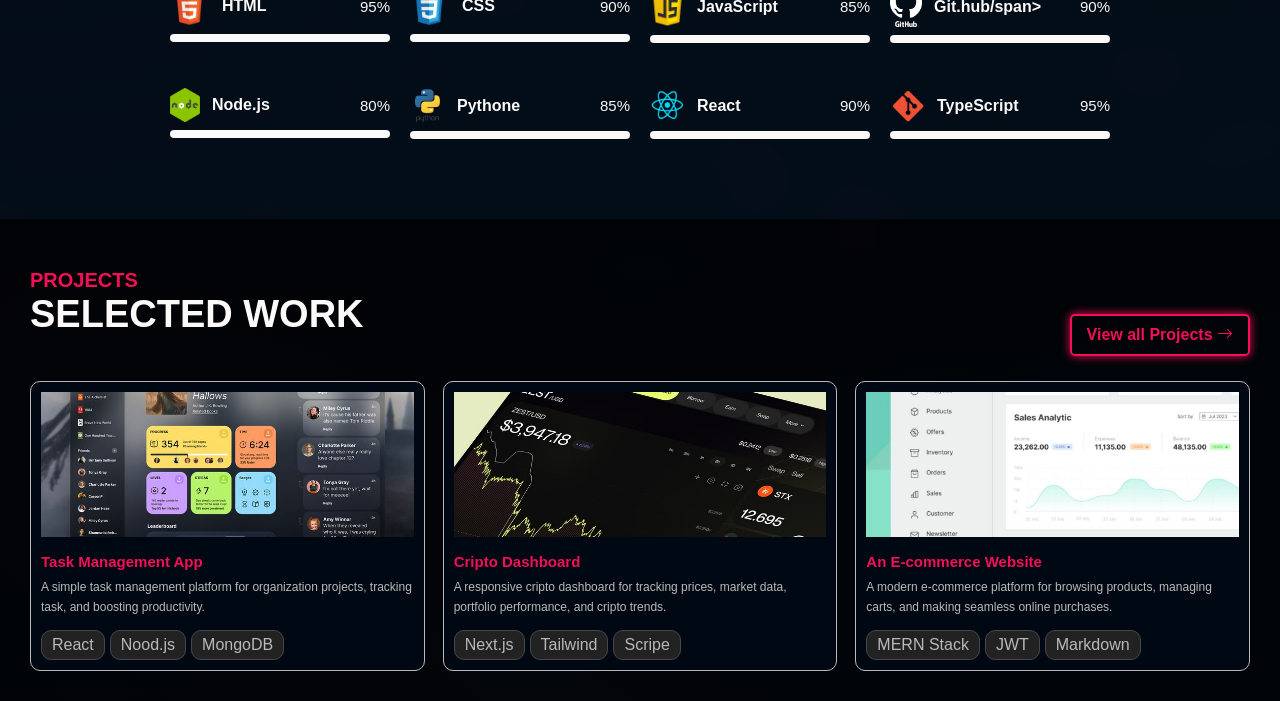
==== commit 6e12438d: "project section being added" ====
--- a/index.html
+++ b/index.html
@@ -24,7 +24,7 @@
                 <li><a href="#"><i class="bi bi-file-person-fill"></i> <span>About</span></a></li>
                 <li><a href="#"><i class="bi bi-person-workspace"></i> <span>Sercvices</span></a></li>
                 <li><a href="#"><i class="bi bi-lightbulb-fill"></i> <span>Skill</span></a></li>
-                <li><a href="#"><i class="bi bi-substack"></i> <span>Blog</span></a></li>
+                <li><a href="#"><i class="bi bi-kanban"></i> <span>Projects</span></a></li>
                 <li><a href="#"><i class="bi bi-person-lines-fill"></i> <span>Contact</span></a></li>
                 <li><a href="#"><i class="bi bi-send"></i> <span>Chat</span></a></li>
             </ul>
@@ -34,7 +34,7 @@
                 <li class="hideOnMobile"><a href="#">About</a></li>
                 <li class="hideOnMobile"><a href="#">Services</a></li>
                 <li class="hideOnMobile"><a href="#">Skill</a></li>
-                <li class="hideOnMobile"><a href="#">Blog</a></li>
+                <li class="hideOnMobile"><a href="#">Projects</a></li>
                 <li class="hideOnMobile"><a href="#">Contact</a></li>
                 <li class="hideOnMobile"><a href="#">Chat</i></a></li>
                 <li onclick=showsidebar()><a href="#"><i class="bi bi-list"></i></a></li>
@@ -267,6 +267,65 @@
                     <div class="progress-bar">
                         <div class="progress" style="width: 95%;"></div>
                     </div>
+                </div>
+            </div>
+        </div>
+    </section>
+
+    <!-- /////////////PROJECTS SECTION//////////////////////// -->
+
+    <section class="projects" id="projects">
+        <div class="projects-top">
+            <div>
+                <p class="small-title">PROJECTS</p>
+                <h2 class="projects-topmain">Selected Work</h2>
+            </div>
+            <a href="#" class="btn-outline">
+                View all Projects
+                <i class="bi bi-arrow-right"></i>
+            </a>
+        </div>
+
+        <div class="project-container">
+            <div class="project-card">
+                <img src="images/task management app.jpg" alt="task management app">
+                <h3>Task Management App</h3>
+                <p>
+                    A simple task management platform for organization projects, tracking task, and boosting
+                    productivity.
+                </p>
+                <div class="tags">
+                    <span>React</span>
+                    <span>Nood.js</span>
+                    <span>MongoDB</span>
+                </div>
+            </div>
+
+            <div class="project-card">
+                <img src="images/cripto dashboard.jpg" alt="cripto dashboard">
+                <h3>Cripto Dashboard</h3>
+                <p>
+                    A responsive cripto dashboard for tracking prices, market data, portfolio performance,
+                    and cripto trends.
+                </p>
+                <div class="tags">
+                    <span>Next.js</span>
+                    <span>Tailwind</span>
+                    <span>Scripe</span>
+                </div>
+            </div>
+
+            <div class="project-card">
+                <img src="images/e-commerce.jpg" alt="e-commerce website">
+                <h3>An E-commerce Website</h3>
+                <p>
+                    A modern e-commerce platform for browsing products, managing carts, and making seamless
+                    online purchases.
+                </p>
+                <div class="tags">
+                    <span>MERN Stack</span>
+                    <span>JWT</span>
+                    <span>Markdown</span>
                 </div>
             </div>
         </div>
--- a/style.css
+++ b/style.css
@@ -6,7 +6,7 @@
 body {
     min-height: 100vh;
     font-family: 'Segoe UI', Tahoma, Geneva, Verdana, sans-serif;
-    background: linear-gradient(rgba(0, 0, 0, 0.9),
+    background: linear-gradient(rgba(0, 0, 0, 0.973),
             rgba(12, 45, 73, 0.9)), url(images/bg2.jfif);
     background-position: center;
     background-repeat: no-repeat;
@@ -40,7 +40,6 @@
 
 nav {
     padding: 10px 0;
-    backdrop-filter: blur (10px);
     background: rgba(2, 13, 20, 0.904);
 
 }
@@ -159,12 +158,13 @@
     justify-content: space-between;
     align-items: center;
     overflow: hidden;
-   
-}
-
-.hero-card1{
-     animation: fadein 2s ease;
-}
+
+}
+
+.hero-card1 {
+    animation: fadein 2s ease;
+}
+
 .hero-card1 h2 {
     color: white;
     font-size: 2rem;
@@ -207,7 +207,7 @@
 
 
 .btn-outline {
-    
+
     padding: 10px 15px;
     border-radius: 5px;
     color: var(--bg-primary2);
@@ -216,13 +216,13 @@
     border: 2px solid var(--bg-primary2);
     font-weight: 700;
     text-decoration: none;
-    box-shadow: 0 0 20px #F40F57;
-
-}
-
-.click{
-   display: flex;
-   gap: 0.6rem;
+    box-shadow: 0 0 10px #F40F57;
+
+}
+
+.click {
+    display: flex;
+    gap: 0.6rem;
 }
 
 .information {
@@ -478,7 +478,107 @@
 .progress {
     height: 100%;
     background: linear-gradient(90deg,
-       #0867a7     );
+            #0867a7);
+}
+
+
+/* ///////////PROJECTS SECTION/////////////// */
+
+.projects {
+    background-color: rgba(0, 1, 2, 0.9);
+    padding: 30px;
+}
+
+.project-btn {
+    padding: 10px 15px;
+    border-radius: 5px;
+    color: var(--bg-primary2);
+    background: transparent;
+    display: inline-block;
+    border: 2px solid var(--bg-primary2);
+    font-weight: 700;
+    text-decoration: none;
+    box-shadow: 0 0 10px #F40F57;
+}
+
+.projects-top {
+    display: flex;
+    justify-content: space-between;
+    align-items: end;
+    margin-bottom: 25px;
+}
+
+
+.projects-topmain {
+    font-size: 38px;
+    color: var(--Main-text);
+    line-height: 1.2;
+    margin: 0 0 18px;
+    text-transform: uppercase;
+}
+
+.small-title {
+    color: var(--bg-primary2);
+    font-size: 20px;
+    font-weight: bolder;
+    padding-top: 20px;
+}
+
+
+.project-container {
+    display: grid;
+    grid-template-columns: repeat(3, 1fr);
+    gap: 18px;
+}
+
+.project-card {
+    background-color: rgba(1, 10, 20, 0.9);
+    border: 1px solid var(--paragraph-text);
+    padding: 10px;
+    border-radius: 10px;
+    transition: .3s;
+}
+
+.project-card:hover {
+    transform: translateY(-10px);
+}
+
+.project-card img {
+    width: 100%;
+    height: 145px;
+    object-fit: cover;
+    margin-bottom: 12px;
+}
+
+.project-card h3 {
+    font-size: 15px;
+    color: var(--bg-primary2);
+}
+
+.project-card p {
+    color: var(--paragraph-text);
+    font-size: 12px;
+    line-height: 1.7;
+    margin: 7px 0 12px;
+}
+
+.tags {
+    display: flex;
+    gap: 5px;
+}
+
+.tags span {
+    display: flex;
+    gap: 5px;
+    color: var(--paragraph-text);
+    padding: 5px 10px;
+    border-radius: 10px;
+    background-color: #222222;
+    border: 1px solid #474747;
+}
+
+.tags span:hover {
+    background-color: #444343;
 }
 
 @media(max-width: 800px) {
@@ -486,10 +586,10 @@
         display: none;
     }
 
-    .click{
+    .click {
         display: flex;
         flex-direction: column;
-      
+
     }
 
 
@@ -600,8 +700,9 @@
 
     .service-container {
         display: grid;
-        grid-template-columns: repeat(1, 300px);
+        grid-template-columns: repeat(1, 350px);
         gap: -20px;
+        margin: 30px;
     }
 
     /* /////////SERVICES////////////// */
@@ -612,4 +713,31 @@
         margin: 30px;
     }
 
+
+    /* ///////PROJECTS SECTION//////// */
+
+    .projects-top {
+        display: flex;
+        flex-direction: column;
+        align-items: center;
+    }
+
+    .project-btn {
+        display: flex;
+        justify-content: center;
+        flex-wrap: wrap;
+        margin-top: 12px;
+        gap: 12px;
+    }
+
+    .small-title {
+        text-align: center;
+    }
+
+    .project-container {
+        display: grid;
+        grid-template-columns: repeat(1, 1fr);
+        gap: 20px;
+    }
+
 }
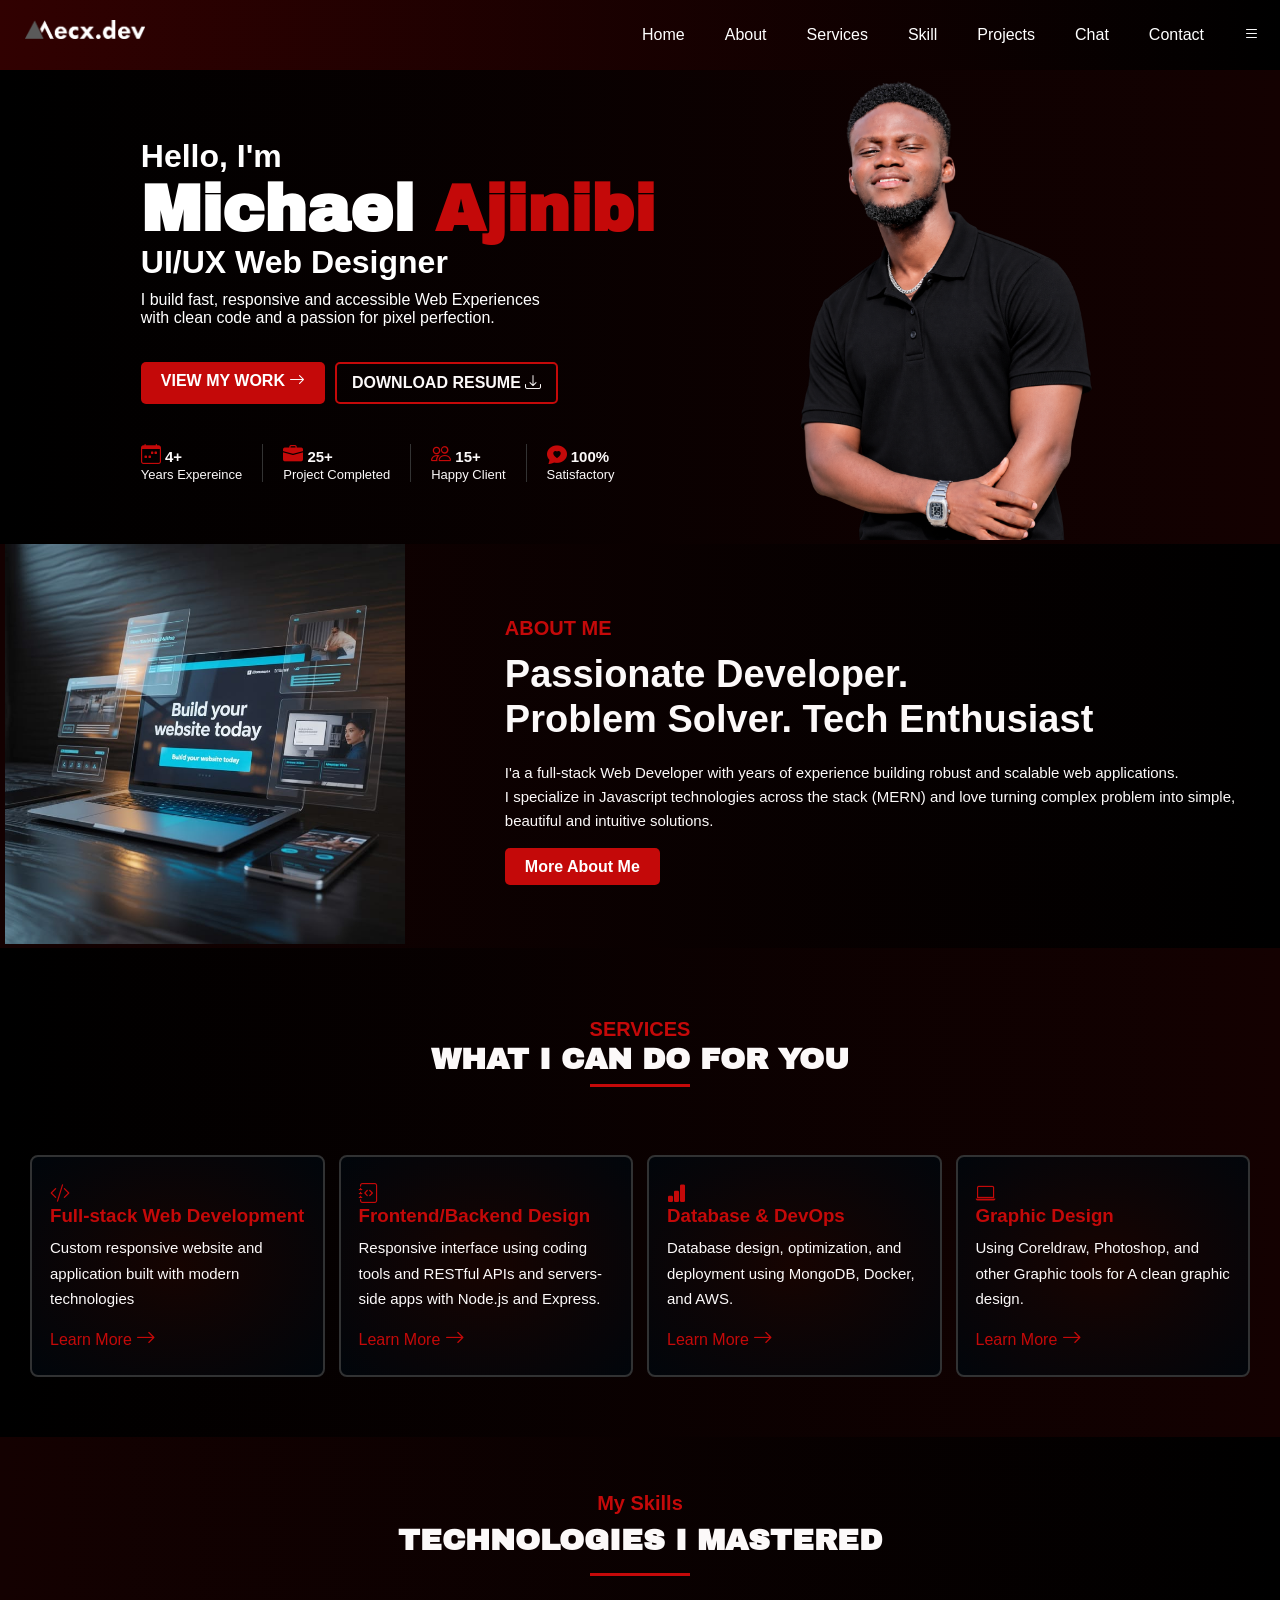
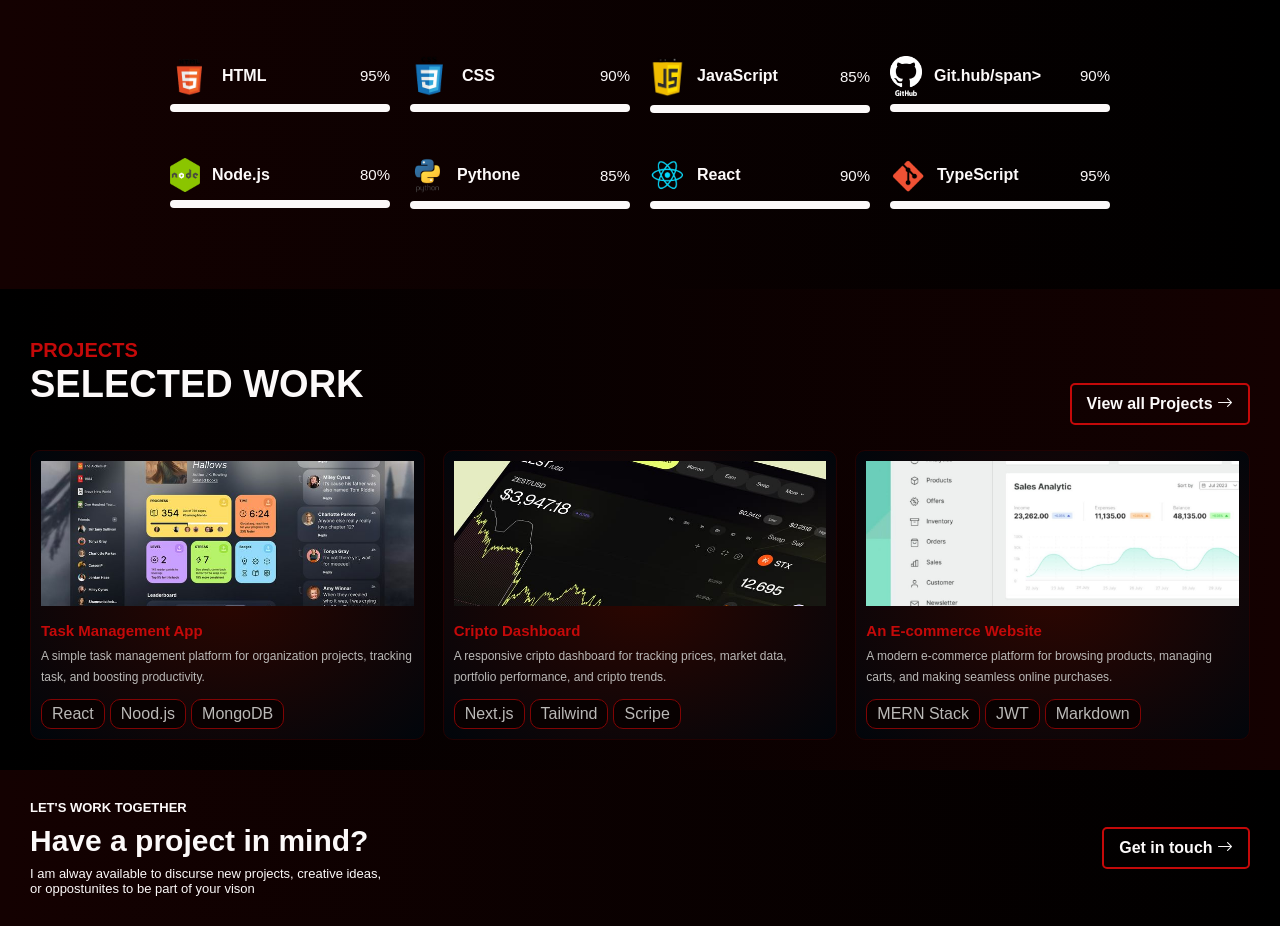
==== commit 6fc3b865: "Chat section added" ====
--- a/index.html
+++ b/index.html
@@ -11,6 +11,12 @@
 
     <!-- ////CSS LINK///// -->
     <link rel="stylesheet" href="style.css">
+
+    <!-- ////////GOOGLE FONT LINK//////////// -->
+
+    <link rel="preconnect" href="https://fonts.googleapis.com">
+<link rel="preconnect" href="https://fonts.gstatic.com" crossorigin>
+<link href="https://fonts.googleapis.com/css2?family=Archivo+Black&display=swap" rel="stylesheet">
 </head>
 
 <body>
@@ -21,22 +27,22 @@
             <ul class="sidebar">
                 <li onclick=hidesidebar()><a href="#"><i class="bi bi-x-lg"></i></a></li>
                 <li><a href="#"><i class="bi bi-house-door"></i><span>Home</span></a></li>
-                <li><a href="#"><i class="bi bi-file-person-fill"></i> <span>About</span></a></li>
-                <li><a href="#"><i class="bi bi-person-workspace"></i> <span>Sercvices</span></a></li>
-                <li><a href="#"><i class="bi bi-lightbulb-fill"></i> <span>Skill</span></a></li>
-                <li><a href="#"><i class="bi bi-kanban"></i> <span>Projects</span></a></li>
-                <li><a href="#"><i class="bi bi-person-lines-fill"></i> <span>Contact</span></a></li>
-                <li><a href="#"><i class="bi bi-send"></i> <span>Chat</span></a></li>
+                <li><a href="#about"><i class="bi bi-file-person-fill"></i> <span>About</span></a></li>
+                <li><a href="#services"><i class="bi bi-person-workspace"></i> <span>Sercvices</span></a></li>
+                <li><a href="#skills"><i class="bi bi-lightbulb-fill"></i> <span>Skill</span></a></li>
+                <li><a href="#projects"><i class="bi bi-kanban"></i> <span>Projects</span></a></li>
+                <li><a href="#"><i class="bi bi-person-lines-fill"></i> <span>Chat</span></a></li>
+                <li><a href="#"><i class="bi bi-send"></i> <span>Contact</span></a></li>
             </ul>
             <ul>
-                <li><img class="logo-image" src="images/MECX LOGO.png" width="150rem" alt="logo image"></li>
+                <li><img class="logo-image" src="images/MECX LOGO.png" width="120rem" alt="logo image"></li>
                 <li class="hideOnMobile"><a href="#">Home</a></li>
-                <li class="hideOnMobile"><a href="#">About</a></li>
-                <li class="hideOnMobile"><a href="#">Services</a></li>
-                <li class="hideOnMobile"><a href="#">Skill</a></li>
-                <li class="hideOnMobile"><a href="#">Projects</a></li>
-                <li class="hideOnMobile"><a href="#">Contact</a></li>
-                <li class="hideOnMobile"><a href="#">Chat</i></a></li>
+                <li class="hideOnMobile"><a href="#about">About</a></li>
+                <li class="hideOnMobile"><a href="#services">Services</a></li>
+                <li class="hideOnMobile"><a href="#skills">Skill</a></li>
+                <li class="hideOnMobile"><a href="#projects">Projects</a></li>
+                <li class="hideOnMobile"><a href="#">Chat</a></li>
+                <li class="hideOnMobile"><a href="#">Contact</i></a></li>
                 <li onclick=showsidebar()><a href="#"><i class="bi bi-list"></i></a></li>
             </ul>
         </nav>
@@ -48,7 +54,7 @@
         <div class="hero-card1">
             <h2>Hello, I'm</h2>
             <h1 class="main-text2">Michael <span class="ajinibi">Ajinibi</span></h2>
-                <h2 class="main-text1">FRONTEND DEVELOPER</h2>
+                <h2 class="main-text1">UI/UX Web Designer</h2>
                 <p>I build fast, responsive and accessible Web Experiences <br>
                     with clean code and a passion for pixel perfection.</p>
                 <div class="click">
@@ -332,6 +338,22 @@
     </section>
 
 
+    <!-- ////////////CHAT SECTION/////////////// -->
+
+    <section class="chat" id="chat">
+        <div>
+
+            <p class="small-text">LET'S WORK TOGETHER</p>
+            <h2>Have a project in mind?</h2>
+
+            <p>I am alway available to discurse new projects, creative ideas, <br> or oppostunites
+                to be part of your vison 
+            </p>
+        </div>
+        <a href="#" class="btn-outline">Get in touch <i class="bi bi-arrow-right"></i></a>
+    </section>
+
+
 
     <script>
         function showsidebar() {
--- a/style.css
+++ b/style.css
@@ -11,6 +11,7 @@
     background-position: center;
     background-repeat: no-repeat;
     background-size: cover;
+    scroll-behavior: smooth;
 }
 
 header {
@@ -25,7 +26,7 @@
 
     /* BACKGROUND */
     --bg-primary: #6F0000;
-    --bg-primary2: #F40F57;
+    --bg-primary2: rgb(196, 9, 9);
     --bg-hover: #580303;
     --bg-secondary: #010708;
     --bg-black1: #071817;
@@ -40,7 +41,9 @@
 
 nav {
     padding: 10px 0;
-    background: rgba(2, 13, 20, 0.904);
+     background: linear-gradient(
+    to right, rgb(49, 1, 1), Black
+   );
 
 }
 
@@ -74,7 +77,7 @@
     bottom: 1px;
     width: 0;
     height: 1.5px;
-    background-color: var(--bg-tertiary);
+    background-color: var(--bg-primary2);
     transition: width 0.4s ease;
 
 }
@@ -86,7 +89,7 @@
 
 nav a:hover {
 
-    color: var(--bg-tertiary);
+    color: var(--bg-primary2);
 }
 
 nav li:first-child {
@@ -105,7 +108,7 @@
     height: 100vh;
     width: 250px;
     z-index: 999;
-    background: #071817;
+    background: rgb(8, 0, 0);
     box-shadow: -10px 0 10px rgba(0, 0, 0, 0.1);
     display: none;
     flex-direction: column;
@@ -158,6 +161,9 @@
     justify-content: space-between;
     align-items: center;
     overflow: hidden;
+     background: linear-gradient(
+    to left, rgb(20, 1, 1), Black
+   );
 
 }
 
@@ -168,6 +174,7 @@
 .hero-card1 h2 {
     color: white;
     font-size: 2rem;
+
 }
 
 
@@ -178,6 +185,7 @@
 .hero-card1 h1 {
     color: white;
     font-size: 4rem;
+    font-family: "Archivo Black", sans-serif;
 }
 
 .btn {
@@ -188,8 +196,13 @@
     color: white;
     font-weight: 700;
     text-decoration: none;
-
-
+    transition: .5s;
+
+
+}
+
+.btn::after {
+    transform: translate(50px);
 }
 
 .hero-card1 p {
@@ -201,7 +214,7 @@
 
 .btn:hover {
 
-    background-color: #ac093d;
+    background-color: rgb(95, 7, 7);
 
 }
 
@@ -210,13 +223,13 @@
 
     padding: 10px 15px;
     border-radius: 5px;
-    color: var(--bg-primary2);
+    color: var(--Main-text);
     background: transparent;
     display: inline-block;
     border: 2px solid var(--bg-primary2);
     font-weight: 700;
     text-decoration: none;
-    box-shadow: 0 0 10px #F40F57;
+
 
 }
 
@@ -274,8 +287,8 @@
 }
 
 .hero-image img {
-    width: 335px;
-    filter: drop-shadow(0 10px 15px rgba(47, 157, 221, 0.5));
+    width: 350px;
+
 }
 
 /* ///////////ABOUT SECTION///////////// */
@@ -284,7 +297,9 @@
     display: flex;
     align-items: center;
     justify-content: center;
-    background-color: rgba(0, 11, 15, 0.9);
+     background: linear-gradient(
+    to right, rgb(20, 1, 1), Black
+   );
 }
 
 .about-image {
@@ -309,6 +324,7 @@
     color: var(--Main-text);
     line-height: 1.2;
     margin: 0 0 18px;
+
 }
 
 .about-content p {
@@ -321,37 +337,51 @@
 /* //////SERVICES SECTION/////////// */
 
 .service {
-    background-color: rgba(4, 15, 24, 0.9);
+     background: linear-gradient(
+    to left, rgb(20, 1, 1), Black
+   );
 }
 
 .service-heading p {
     color: var(--bg-primary2);
     font-size: 20px;
     font-weight: bolder;
-    padding-top: 20px;
+    padding-top: 70px;
     text-align: center;
 }
 
 .service-heading h2 {
-    font-size: 38px;
+    font-size: 30px;
     color: var(--Main-text);
     line-height: 1.2;
     margin: 0 0 18px;
     text-transform: uppercase;
     text-align: center;
+    font-family: "Archivo Black", sans-serif;
+}
+
+.service-heading h2::after {
+    content: "";
+    display: block;
+    width: 100px;
+    height: 3px;
+    background: var(--bg-primary2);
+    margin: 7px auto;
 }
 
 .service-container {
     display: grid;
-    grid-template-columns: repeat(4, 240px);
+    grid-template-columns: repeat(4, 1fr);
     gap: 14px;
     justify-content: center;
+    padding: 30px;
 
 }
 
 .services-card {
-    background: linear-gradient(#041227, #010708);
-    border: 2px solid var(--paragraph-text);
+    background: radial-gradient(rgba(24, 4, 1, 0.9),
+            rgba(0, 6, 12, 0.9));
+    border: 2px solid rgb(49, 50, 51);
     border-radius: 8px;
     padding: 25px 18px;
     transition: .3s;
@@ -391,9 +421,13 @@
     color: #c70b46;
 }
 
+
+/* //////////////SKILL SECTION//////////////// */
+
+
 .skills {
     padding: 55px 7px;
-    background-color: rgba(3, 12, 20, 0.9);
+    background: linear-gradient(to right, rgb(20, 1, 1), Black);
 }
 
 .skill-heading p {
@@ -404,12 +438,13 @@
 }
 
 .skill-heading h2 {
-    font-size: 38px;
+    font-size: 30px;
     color: var(--Main-text);
     line-height: 1.7;
     margin: 0 0 18px;
     text-transform: uppercase;
     text-align: center;
+    font-family: "Archivo Black", sans-serif;
 }
 
 .skill-heading h2::after {
@@ -477,15 +512,14 @@
 
 .progress {
     height: 100%;
-    background: linear-gradient(90deg,
-            #0867a7);
+    background: linear-gradient(rgba(255, 1, 1, 0.9));
 }
 
 
 /* ///////////PROJECTS SECTION/////////////// */
 
 .projects {
-    background-color: rgba(0, 1, 2, 0.9);
+    background: linear-gradient(to left, rgb(20, 1, 1), Black);
     padding: 30px;
 }
 
@@ -532,8 +566,9 @@
 }
 
 .project-card {
-    background-color: rgba(1, 10, 20, 0.9);
-    border: 1px solid var(--paragraph-text);
+    background: radial-gradient(rgba(48, 7, 1, 0.9),
+            rgba(0, 6, 12, 0.9));
+    border: 1px solid rgb(34, 2, 2);
     padding: 10px;
     border-radius: 10px;
     transition: .3s;
@@ -541,7 +576,9 @@
 
 .project-card:hover {
     transform: translateY(-10px);
-}
+    border-color: rgb(105, 1, 1);
+}
+
 
 .project-card img {
     width: 100%;
@@ -573,13 +610,41 @@
     color: var(--paragraph-text);
     padding: 5px 10px;
     border-radius: 10px;
-    background-color: #222222;
-    border: 1px solid #474747;
+    background-color: #080101;
+    border: 1px solid rgb(128, 4, 4);
 }
 
 .tags span:hover {
-    background-color: #444343;
-}
+    background-color: #5f0303;
+}
+
+/* ///////////CHAT SECTION///////////// */
+
+.chat {
+    background: linear-gradient(to right, rgb(20, 1, 1), Black);
+    display: flex;
+    justify-content: space-between;
+    align-items: center;
+    padding: 30px;
+    color: var(--Main-text);
+}
+
+.small-text {
+    font-weight: bolder;
+    font-size: 13px;
+}
+
+.chat h2 {
+    font-size: 30px;
+    line-height: 1.7;
+}
+
+.chat p {
+    font-size: 13px;
+}
+
+
+
 
 @media(max-width: 800px) {
     .hideOnMobile {
@@ -613,7 +678,7 @@
     }
 
     .hero-card1 h1 {
-        font-size: 50px;
+        font-size: 45px;
         line-height: 1.1;
     }
 
@@ -698,6 +763,14 @@
         font-size: 16px;
     }
 
+    .service{
+        height: 220vh;
+    }
+
+    .service-heading h2{
+        font-size: 25px;
+    }
+
     .service-container {
         display: grid;
         grid-template-columns: repeat(1, 350px);
@@ -740,4 +813,12 @@
         gap: 20px;
     }
 
+    /* ///////CHAT//////////// */
+
+    .chat{
+        display: flex;
+        flex-direction: column;
+        text-align: center;
+    }
+
 }
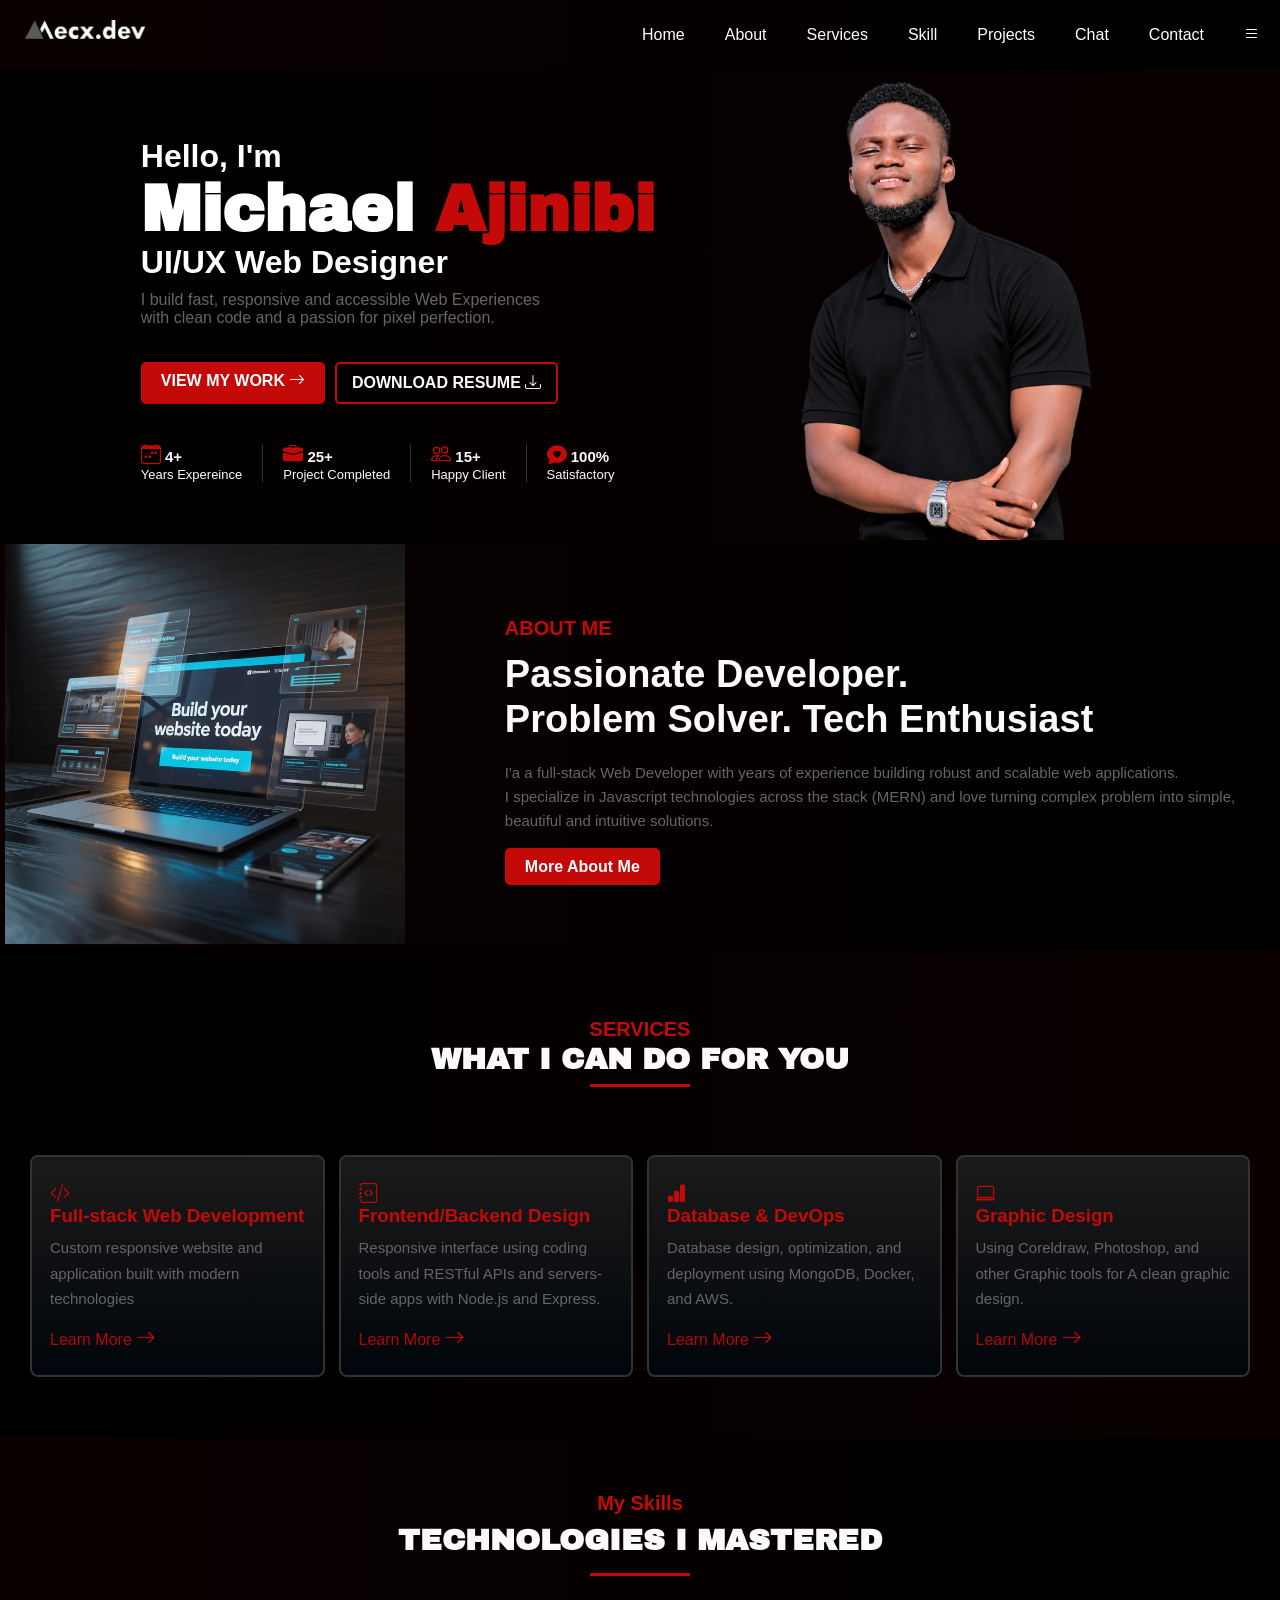
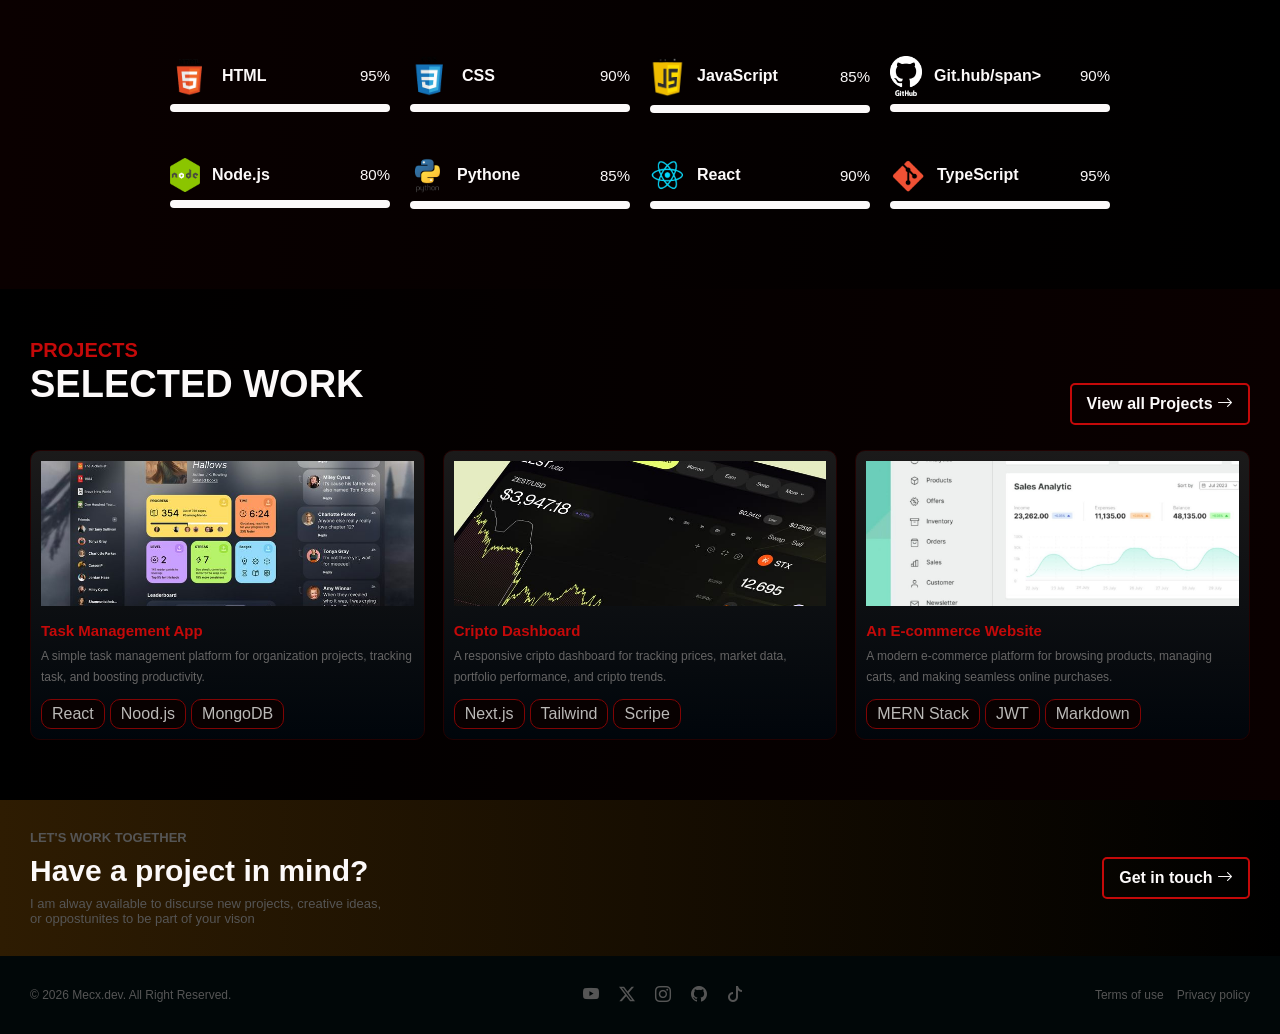
==== commit 1ce2d18d: "get in touch session and footer added" ====
--- a/index.html
+++ b/index.html
@@ -15,8 +15,8 @@
     <!-- ////////GOOGLE FONT LINK//////////// -->
 
     <link rel="preconnect" href="https://fonts.googleapis.com">
-<link rel="preconnect" href="https://fonts.gstatic.com" crossorigin>
-<link href="https://fonts.googleapis.com/css2?family=Archivo+Black&display=swap" rel="stylesheet">
+    <link rel="preconnect" href="https://fonts.gstatic.com" crossorigin>
+    <link href="https://fonts.googleapis.com/css2?family=Archivo+Black&display=swap" rel="stylesheet">
 </head>
 
 <body>
@@ -31,7 +31,7 @@
                 <li><a href="#services"><i class="bi bi-person-workspace"></i> <span>Sercvices</span></a></li>
                 <li><a href="#skills"><i class="bi bi-lightbulb-fill"></i> <span>Skill</span></a></li>
                 <li><a href="#projects"><i class="bi bi-kanban"></i> <span>Projects</span></a></li>
-                <li><a href="#"><i class="bi bi-person-lines-fill"></i> <span>Chat</span></a></li>
+                <li><a href="#chat"><i class="bi bi-person-lines-fill"></i> <span>Chat</span></a></li>
                 <li><a href="#"><i class="bi bi-send"></i> <span>Contact</span></a></li>
             </ul>
             <ul>
@@ -41,7 +41,7 @@
                 <li class="hideOnMobile"><a href="#services">Services</a></li>
                 <li class="hideOnMobile"><a href="#skills">Skill</a></li>
                 <li class="hideOnMobile"><a href="#projects">Projects</a></li>
-                <li class="hideOnMobile"><a href="#">Chat</a></li>
+                <li class="hideOnMobile"><a href="#chat">Chat</a></li>
                 <li class="hideOnMobile"><a href="#">Contact</i></a></li>
                 <li onclick=showsidebar()><a href="#"><i class="bi bi-list"></i></a></li>
             </ul>
@@ -132,7 +132,8 @@
                 <h3>Full-stack Web Development</h3>
                 <p>Custom responsive website and application built with modern technologies</p>
 
-                <a href="#">Learn More <i class="bi bi-arrow-right"></i></a>
+                <a href="https://www.manypixels.co/?ref=yjqwzmy&gad_source=1" target="_blank">Learn More <i
+                        class="bi bi-arrow-right"></i></a>
             </div>
             <div class="services-card">
                 <i class="bi bi-journal-code"></i>
@@ -141,21 +142,32 @@
                     apps with Node.js and Express.
                 </p>
 
-                <a href="#">Learn More <i class="bi bi-arrow-right"></i></a>
+                <a href="https://best.top10ai.com/?utm_source=google&utm_medium=cpc&utm_ter
+                m=create%20a%20website&utm_campaign=22969021608&utm_content=772306974128&agr
+                oup=188536182447&device=c&gad_source=1&gad_campaignid=22969021608&gbraid=0AA
+                AAABWRtxA6IYM7zc-sN3YkN8xRkhRft&gclid=Cj0KCQjw8c3VB
+                hCsARIsAA_xJ92Tqz4iMxN3a_RZpkRue3DWYMwO7xpi8CHIyWTtul0fGdNZjeFwPfEaAkr4EALw_wcB" target="_blank">Learn
+                    More <i class="bi bi-arrow-right"></i></a>
             </div>
             <div class="services-card">
                 <i class="bi bi-bar-chart-fill"></i>
                 <h3>Database & DevOps</h3>
                 <p>Database design, optimization, and deployment using MongoDB, Docker, and AWS.</p>
 
-                <a href="#">Learn More <i class="bi bi-arrow-right"></i></a>
+                <a href="https://aws.amazon.com/products/databases/?trk=04fa24fe-6f0c-476c-8bbd-58873bc813ad&sc_channel=ps&ef_id=Cj0KCQjw8c3VBhCsARIsAA_xJ93w_7yDV4VMIQl
+                    u6aQ-ok_ao7O6fJ2dtFV3wJ4iYJjtGggOkekhJaAaAq3EEALw_wcB:G:s&gads_camp=23846236796&gads_
+                    ag=200318281110&gads_ad=808827726464&gads_kw=database%20management&gads_matchtype=p&gads_network=g&gads_
+                    device=c&gads_geo=21550&gad_campaignid=23846236796&gbraid=0AAAAADjHtp8KBCS39QMIdO9CMwhJSAvV_&gclid=Cj0KCQ
+                    jw8c3VBhCsARIsAA_xJ93w_7yDV4VMIQlu6aQ-ok_ao7O6fJ2dtFV3wJ4iYJjtGggOkekhJaAaAq3EEALw_wcB"
+                    target="_blank">Learn
+                    More <i class="bi bi-arrow-right"></i></a>
             </div>
             <div class="services-card">
                 <i class="bi bi-laptop"></i>
                 <h3>Graphic Design</h3>
                 <p>Using Coreldraw, Photoshop, and other Graphic tools for A clean graphic design.</p>
 
-                <a href="#">Learn More <i class="bi bi-arrow-right"></i></a>
+                <a href="https://pin.it/6UkfyKG8H" target="_blank">Learn More <i class="bi bi-arrow-right"></i></a>
             </div>
         </div>
     </section>
@@ -294,7 +306,8 @@
 
         <div class="project-container">
             <div class="project-card">
-                <img src="images/task management app.jpg" alt="task management app">
+                <a href="https://www.bitrix24.com/tasks/free_online_task_manager.php?utm_source=google&utm_medium=cpc&utm_campaign=20757919572-153878094125&gad_source=1&gad_campaignid=20757919572&gbraid=0AAAAADJNAbJdsDeyjTihVoWv7j3XAomxx&gclid=Cj0KCQjw8c3VBhCsARIsAA_xJ93yDUFr9_9XJFwq_z33gECbFMo7B1F-kdWc70vT67sP-DrnIElUl40aAsoTEALw_wcB"
+                    target="_blank"><img src="images/task management app.jpg" alt="task management app"></a>
                 <h3>Task Management App</h3>
                 <p>
                     A simple task management platform for organization projects, tracking task, and boosting
@@ -308,7 +321,8 @@
             </div>
 
             <div class="project-card">
-                <img src="images/cripto dashboard.jpg" alt="cripto dashboard">
+                <a href="https://dribbble.com/search/crypto-dashboard" target="_blank"><img
+                        src="images/cripto dashboard.jpg" alt="cripto dashboard"></a>
                 <h3>Cripto Dashboard</h3>
                 <p>
                     A responsive cripto dashboard for tracking prices, market data, portfolio performance,
@@ -322,7 +336,9 @@
             </div>
 
             <div class="project-card">
-                <img src="images/e-commerce.jpg" alt="e-commerce website">
+                <a href="https://www.zoho.com/commerce/lp/ecommerce-website-builder.html?network=g&device=c&keyword=e%20commerce%20website&campaignid=19920138873&creative=653489786596&matchtype=e&adposition=&placement=&adgroup=146412450863&gad_source=1&gad_campaignid=19920138873&gbraid=0AAAAABHxIRULHU_eYTwi-pwsAWeN1gXXb&g
+                clid=Cj0KCQjw8c3VBhCsARIsAA_xJ932HxEE6V1puRgvI4JNzfq_Z0R3nMbW2x5VKKG7E_3CP1KOK51DorsaAmHaEALw_wcB"
+                    target="_blank"><img src="images/e-commerce.jpg" alt="e-commerce website"></a>
                 <h3>An E-commerce Website</h3>
                 <p>
                     A modern e-commerce platform for browsing products, managing carts, and making seamless
@@ -347,11 +363,40 @@
             <h2>Have a project in mind?</h2>
 
             <p>I am alway available to discurse new projects, creative ideas, <br> or oppostunites
-                to be part of your vison 
+                to be part of your vison
             </p>
         </div>
         <a href="#" class="btn-outline">Get in touch <i class="bi bi-arrow-right"></i></a>
     </section>
+
+    <!-- //////////FOOTER SECTION////////////// -->
+
+    <footer class="contact" id="contact">
+
+        <div>
+            <p>&copy; 2026 Mecx.dev. All Right Reserved.</p>
+        </div>
+
+        <div class="footer-icon">
+            <a href="https://youtube.com/@mecx01?si=baAK4dhkDHuAysdd" target="_blank">
+
+                <span><i class="bi bi-youtube"></i></span></a>
+            <a href="https://x.com/TeeFresh1625383" target="_blank">
+
+                <span><i class="bi bi-twitter-x"></i></span></a>
+            <a href="https://www.instagram.com/auth_platform/recaptcha/?apc=[base64]%7Capas&device_id=aYcz5QALAAE5uwtpeijaIM9wgOPG&use_instrumented_renderer=1"
+                target="_blank"><span><i class="bi bi-instagram"></i></span></a>
+            <a href="https://github.com/michaelajinibi402-del/Portfolio-web-" target="_blank"><span><i
+                        class="bi bi-github"></i></span></a>
+            <a href="https://www.tiktok.com/@mecx.01" target="_blank"><span><i class="bi bi-tiktok"></i></span></a>
+        </div>
+
+        <div class="terms">
+            <p>Terms of use </p>
+            <p>Privacy policy</p>
+
+        </div>
+    </footer>
 
 
 
--- a/style.css
+++ b/style.css
@@ -6,11 +6,7 @@
 body {
     min-height: 100vh;
     font-family: 'Segoe UI', Tahoma, Geneva, Verdana, sans-serif;
-    background: linear-gradient(rgba(0, 0, 0, 0.973),
-            rgba(12, 45, 73, 0.9)), url(images/bg2.jfif);
-    background-position: center;
-    background-repeat: no-repeat;
-    background-size: cover;
+   
     scroll-behavior: smooth;
 }
 
@@ -41,9 +37,7 @@
 
 nav {
     padding: 10px 0;
-     background: linear-gradient(
-    to right, rgb(49, 1, 1), Black
-   );
+    background: linear-gradient(to right,rgb(10, 0, 0), Black);
 
 }
 
@@ -108,7 +102,7 @@
     height: 100vh;
     width: 250px;
     z-index: 999;
-    background: rgb(8, 0, 0);
+    background: rgb(56, 23, 2);
     box-shadow: -10px 0 10px rgba(0, 0, 0, 0.1);
     display: none;
     flex-direction: column;
@@ -120,6 +114,7 @@
 }
 
 
+
 .sidebar li {
     width: 100%;
 }
@@ -161,9 +156,11 @@
     justify-content: space-between;
     align-items: center;
     overflow: hidden;
-     background: linear-gradient(
-    to left, rgb(20, 1, 1), Black
-   );
+     background: linear-gradient(to left, rgb(10, 0, 0),
+      Black), url(images/bg2.jfif);
+    background-position: center;
+    background-repeat: no-repeat;
+    background-size: cover;
 
 }
 
@@ -206,7 +203,7 @@
 }
 
 .hero-card1 p {
-    color: white;
+    color: #666565;
     margin-top: 10px;
     margin-bottom: 35px;
 }
@@ -297,9 +294,7 @@
     display: flex;
     align-items: center;
     justify-content: center;
-     background: linear-gradient(
-    to right, rgb(20, 1, 1), Black
-   );
+    background: linear-gradient(to right, rgb(10, 0, 0), Black);
 }
 
 .about-image {
@@ -328,7 +323,7 @@
 }
 
 .about-content p {
-    color: var(--Main-text);
+    color: #666565;
     font-size: 15px;
     line-height: 1.6;
     margin-bottom: 25px;
@@ -337,9 +332,7 @@
 /* //////SERVICES SECTION/////////// */
 
 .service {
-     background: linear-gradient(
-    to left, rgb(20, 1, 1), Black
-   );
+    background: linear-gradient(to left, rgb(10, 0, 0), Black);
 }
 
 .service-heading p {
@@ -379,7 +372,7 @@
 }
 
 .services-card {
-    background: radial-gradient(rgba(24, 4, 1, 0.9),
+    background: linear-gradient(#1b1a1a,
             rgba(0, 6, 12, 0.9));
     border: 2px solid rgb(49, 50, 51);
     border-radius: 8px;
@@ -387,6 +380,7 @@
     transition: .3s;
     margin-top: 20px;
     margin-bottom: 30px;
+
 }
 
 .services-card:hover {
@@ -406,7 +400,7 @@
 }
 
 .services-card p {
-    color: var(--Main-text);
+    color: #666565;
     font-size: 15px;
     line-height: 1.7;
     margin-bottom: 15px
@@ -414,11 +408,11 @@
 
 .services-card a {
     text-decoration: none;
-    color: var(--bg-primary2);
+    color: #af0808;
 }
 
 .services-card a:hover {
-    color: #c70b46;
+    color: #ff0000;
 }
 
 
@@ -427,7 +421,7 @@
 
 .skills {
     padding: 55px 7px;
-    background: linear-gradient(to right, rgb(20, 1, 1), Black);
+    background: linear-gradient(to right, rgb(10, 0, 0), Black);
 }
 
 .skill-heading p {
@@ -519,7 +513,7 @@
 /* ///////////PROJECTS SECTION/////////////// */
 
 .projects {
-    background: linear-gradient(to left, rgb(20, 1, 1), Black);
+    background: linear-gradient(to left,rgb(10, 0, 0), Black);
     padding: 30px;
 }
 
@@ -566,12 +560,13 @@
 }
 
 .project-card {
-    background: radial-gradient(rgba(48, 7, 1, 0.9),
+    background: linear-gradient(#1b1a1a,
             rgba(0, 6, 12, 0.9));
     border: 1px solid rgb(34, 2, 2);
     padding: 10px;
     border-radius: 10px;
     transition: .3s;
+    margin-bottom: 30px;
 }
 
 .project-card:hover {
@@ -593,7 +588,7 @@
 }
 
 .project-card p {
-    color: var(--paragraph-text);
+    color: #666565;
     font-size: 12px;
     line-height: 1.7;
     margin: 7px 0 12px;
@@ -621,7 +616,7 @@
 /* ///////////CHAT SECTION///////////// */
 
 .chat {
-    background: linear-gradient(to right, rgb(20, 1, 1), Black);
+    background: linear-gradient(to right,rgb(46, 28, 2), Black);
     display: flex;
     justify-content: space-between;
     align-items: center;
@@ -641,8 +636,43 @@
 
 .chat p {
     font-size: 13px;
-}
-
+    color: #555555;
+}
+
+/* ////////FOOTER SECTION/////////// */
+
+.contact{
+    background-color: #010708;
+    display: flex;
+    justify-content: space-between;
+    color: #555555;
+    padding: 30px;
+    align-items: center;
+}
+
+.contact p{
+    font-size: 12px;
+
+}
+
+.footer-icon{
+    display: flex;
+    gap: 20px;
+}
+
+.footer-icon a{
+    text-decoration: none;
+    color: #555555;
+}
+
+.footer-icon a:hover{
+    color: #b4b3b3;
+}
+
+.terms{
+    display: flex;
+    gap: 13px;
+}
 
 
 
@@ -659,7 +689,7 @@
 
 
 
-    /* HERP SECTION */
+    /* HERO SECTION */
 
     .hero {
 
@@ -683,7 +713,7 @@
     }
 
     .hero-card1 h2 {
-        font-size: 20px;
+        font-size: 30px;
         line-height: 1.8;
     }
 
@@ -698,7 +728,7 @@
         display: flex;
         justify-content: center;
         flex-wrap: wrap;
-        gap: 12px;
+        
     }
 
     .btn-outline {
@@ -707,6 +737,7 @@
         flex-wrap: wrap;
         margin-top: 12px;
         gap: 12px;
+        padding: 10px 100px;
     }
 
     /* STATISTICS */
@@ -745,7 +776,6 @@
     }
 
     .about-image {
-        max-width: 100%;
         width: 100%;
     }
 
@@ -763,11 +793,11 @@
         font-size: 16px;
     }
 
-    .service{
+    .service {
         height: 220vh;
     }
 
-    .service-heading h2{
+    .service-heading h2 {
         font-size: 25px;
     }
 
@@ -784,6 +814,7 @@
         display: grid;
         grid-template-columns: repeat(1, 300px);
         margin: 30px;
+        margin-bottom: 30px;
     }
 
 
@@ -813,12 +844,21 @@
         gap: 20px;
     }
 
-    /* ///////CHAT//////////// */
+
+    /* ///////CHAT SECTION//////////// */
 
     .chat{
         display: flex;
         flex-direction: column;
         text-align: center;
-    }
-
+        gap: 10px;
+    }
+
+    /* ///////FOOTER SECTION//////////// */
+
+  .contact{
+    display: flex;
+    flex-direction: column;
+    gap: 20px;
+  }
 }
